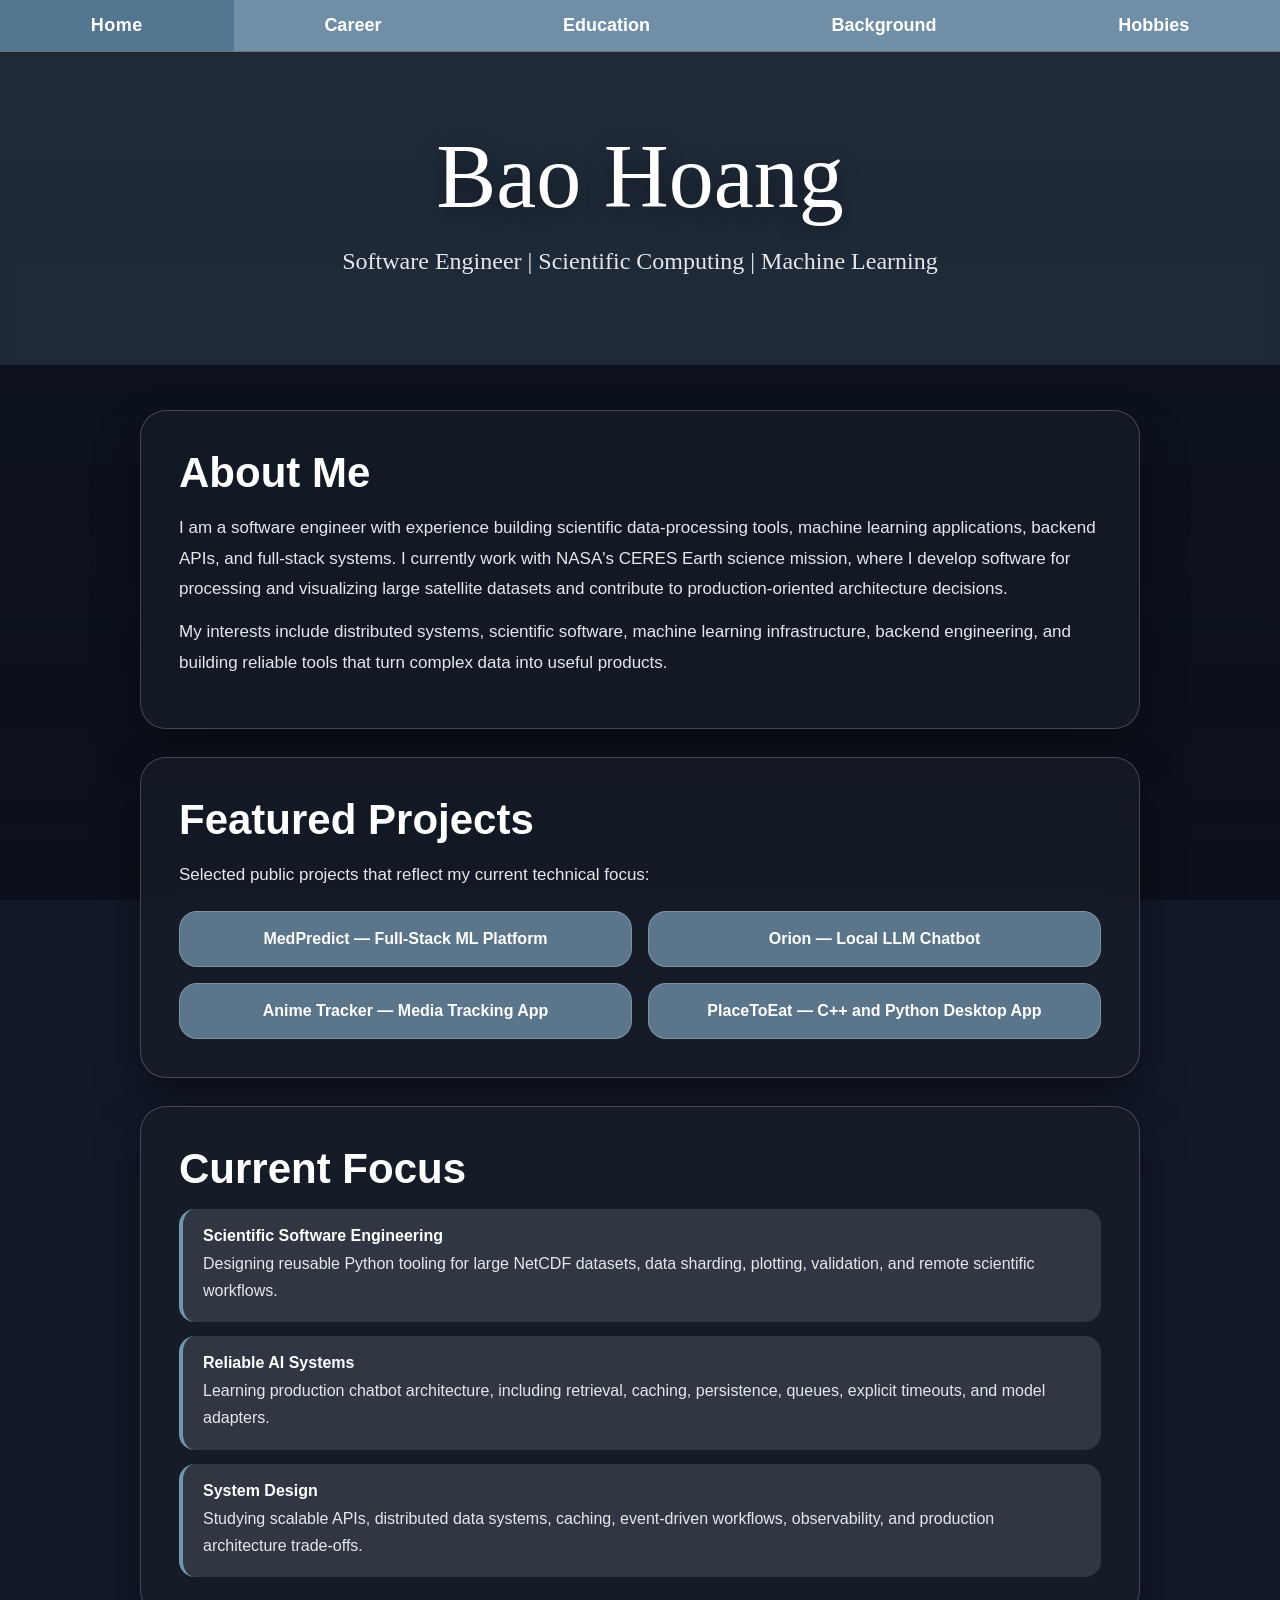
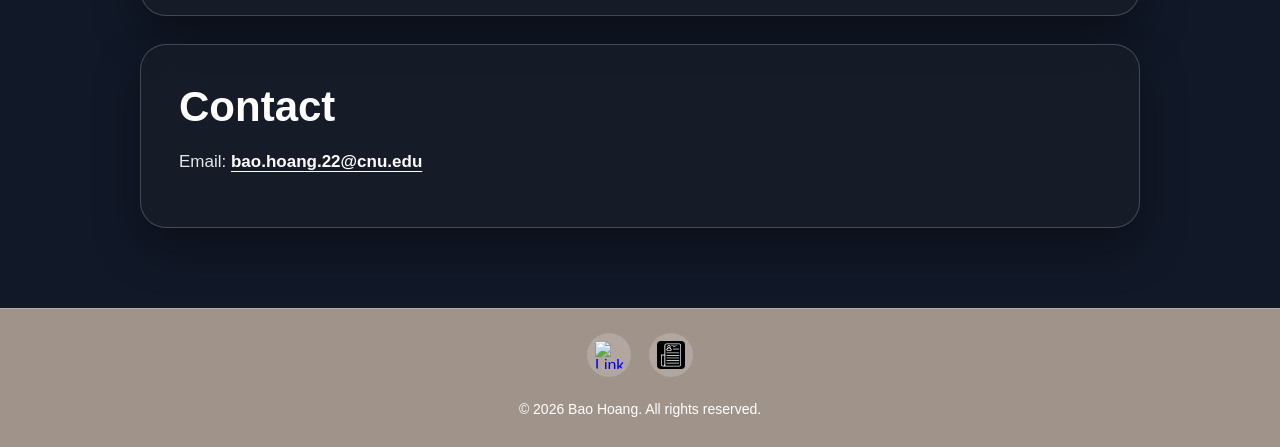
==== index.html @ 28331612 "Refresh portfolio home page for 2026" ====
<!DOCTYPE html>
<html lang="en">
<head>
    <meta charset="UTF-8" />
    <meta name="viewport" content="width=device-width, initial-scale=1.0" />
    <title>Bao Hoang | Software Engineer</title>
    <meta name="description" content="Portfolio of Bao Hoang, a software engineer working across scientific software, machine learning, backend systems, and full-stack applications." />
    <meta name="keywords" content="Bao Hoang, Software Engineer, NASA, Machine Learning, Python, Full Stack, Portfolio" />
    <meta name="author" content="Bao Hoang" />
    <link rel="stylesheet" href="./style.css" />
    <script src="./video.js" defer></script>
</head>
<body>
    <video id="myVideo" autoplay muted playsinline></video>
    <div class="video-overlay"></div>

    <nav>
        <ul class="navbuttons">
            <li><a class="buttons active" href="./index.html">Home</a></li>
            <li><a class="buttons" href="./career.html">Career</a></li>
            <li><a class="buttons" href="./education.html">Education</a></li>
            <li><a class="buttons" href="./background.html">Background</a></li>
            <li><a class="buttons" href="./hobbies.html">Hobbies</a></li>
        </ul>
    </nav>

    <header>
        <h1>Bao Hoang</h1>
        <p>Software Engineer | Scientific Computing | Machine Learning</p>
    </header>

    <main>
        <section class="content-card">
            <h2>About Me</h2>
            <p>
                I am a software engineer with experience building scientific data-processing tools,
                machine learning applications, backend APIs, and full-stack systems. I currently work
                with NASA's CERES Earth science mission, where I develop software for processing and
                visualizing large satellite datasets and contribute to production-oriented architecture decisions.
            </p>
            <p>
                My interests include distributed systems, scientific software, machine learning infrastructure,
                backend engineering, and building reliable tools that turn complex data into useful products.
            </p>
        </section>

        <section class="content-card">
            <h2>Featured Projects</h2>
            <p>Selected public projects that reflect my current technical focus:</p>
            <div class="project-grid">
                <a class="project-button" href="https://github.com/BaoNHoang/MedPredict" target="_blank" rel="noopener noreferrer">
                    MedPredict — Full-Stack ML Platform
                </a>
                <a class="project-button" href="https://github.com/BaoNHoang/Orion" target="_blank" rel="noopener noreferrer">
                    Orion — Local LLM Chatbot
                </a>
                <a class="project-button" href="https://github.com/BaoNHoang/Anime_Track" target="_blank" rel="noopener noreferrer">
                    Anime Tracker — Media Tracking App
                </a>
                <a class="project-button" href="https://github.com/BaoNHoang/PlaceToEat" target="_blank" rel="noopener noreferrer">
                    PlaceToEat — C++ and Python Desktop App
                </a>
            </div>
        </section>

        <section class="content-card">
            <h2>Current Focus</h2>
            <ul class="future-projects">
                <li>
                    <strong>Scientific Software Engineering</strong>
                    <span>Designing reusable Python tooling for large NetCDF datasets, data sharding, plotting, validation, and remote scientific workflows.</span>
                </li>
                <li>
                    <strong>Reliable AI Systems</strong>
                    <span>Learning production chatbot architecture, including retrieval, caching, persistence, queues, explicit timeouts, and model adapters.</span>
                </li>
                <li>
                    <strong>System Design</strong>
                    <span>Studying scalable APIs, distributed data systems, caching, event-driven workflows, observability, and production architecture trade-offs.</span>
                </li>
            </ul>
        </section>

        <section class="content-card">
            <h2>Contact</h2>
            <p>
                Email:
                <a class="email-link" href="mailto:bao.hoang.22@cnu.edu">bao.hoang.22@cnu.edu</a>
            </p>
        </section>
    </main>

    <footer>
        <div class="footer-links">
            <a href="https://www.linkedin.com/in/bao-nguyen-hoang/" target="_blank" rel="noopener noreferrer">
                <img src="./linkedin.jpg" alt="LinkedIn" />
            </a>
            <a href="https://docs.google.com/document/d/1rduyP2BvTEodvhd8mnWoQPnZu_r7Wff6oX1D39iz_TY/edit?usp=sharing" target="_blank" rel="noopener noreferrer">
                <img src="./resume.png" alt="Resume" />
            </a>
        </div>
        <div id="copyright"><p>&copy; 2026 Bao Hoang. All rights reserved.</p></div>
    </footer>
</body>
</html>
---- style.css ----
:root {
    --blue: #7395AE;
    --blue-dark: #557A95;
    --gray: #5d5c61;
    --tan: #b1a296;
    --white: #ffffff;
    --text-light: #e5e7eb;
    --glass-dark: rgba(25, 30, 40, 0.68);
    --glass-light: rgba(255, 255, 255, 0.12);
    --border-light: rgba(255, 255, 255, 0.2);
    --shadow: 0 20px 45px rgba(0, 0, 0, 0.35);
}

* {
    box-sizing: border-box;
    margin: 0;
    padding: 0;
}

html {
    scroll-behavior: smooth;
}

body {
    min-height: 100vh;
    color: var(--white);
    font-family: "Segoe UI", Tahoma, Geneva, Verdana, sans-serif;
    overflow-x: hidden;
    background: #111827;
}

#myVideo {
    position: fixed;
    top: 0;
    left: 0;
    width: 100vw;
    height: 100vh;
    object-fit: cover;
    z-index: -3;
    opacity: 0.9;
}

.video-overlay {
    position: fixed;
    inset: 0;
    background: linear-gradient(
        rgba(10, 15, 25, 0.55),
        rgba(10, 15, 25, 0.78)
    );
    z-index: -2;
    pointer-events: none;
}

nav,
header,
main,
footer {
    position: relative;
    z-index: 1;
}

nav {
    position: sticky;
    top: 0;
    z-index: 10;
    background-color: rgba(93, 92, 97, 0.88);
    backdrop-filter: blur(12px);
    border-bottom: 1px solid var(--border-light);
}

.navbuttons {
    list-style-type: none;
    display: flex;
    justify-content: space-around;
    flex-direction: row;
}

.navbuttons li {
    flex-grow: 1;
}

.buttons {
    text-decoration: none;
    color: var(--white);
    font-weight: bold;
    font-size: 18px;
    font-family: Verdana, Geneva, Tahoma, sans-serif;
    padding: 15px 20px;
    text-align: center;
    display: flex;
    justify-content: center;
    align-items: center;
    background-color: rgba(115, 149, 174, 0.92);
    transition: background-color 0.3s ease, letter-spacing 0.3s ease;
}

.buttons:hover,
.buttons.active {
    background-color: rgba(85, 122, 149, 0.95);
    letter-spacing: 0.5px;
}

header {
    color: var(--white);
    text-align: center;
    padding: 80px 20px 70px;
    background-color: rgba(115, 149, 174, 0.18);
    backdrop-filter: blur(5px);
}

header h1 {
    color: var(--white);
    font-weight: 400;
    font-family: Georgia, "Times New Roman", Times, serif;
    font-size: clamp(48px, 8vw, 90px);
    line-height: 1;
    text-shadow: 0 8px 25px rgba(0, 0, 0, 0.45);
}

header p {
    margin-top: 18px;
    color: var(--text-light);
    font-family: Georgia, "Times New Roman", Times, serif;
    font-size: clamp(18px, 2vw, 24px);
}

main {
    width: min(1000px, 92%);
    margin: 0 auto;
    padding: 45px 0 80px;
    display: grid;
    gap: 28px;
}

.content-card {
    padding: clamp(24px, 4vw, 38px);
    border: 1px solid var(--border-light);
    border-radius: 26px;
    background: var(--glass-dark);
    box-shadow: var(--shadow);
    backdrop-filter: blur(14px);
}

h2 {
    color: var(--white);
    font-weight: 700;
    font-family: Verdana, Geneva, Tahoma, sans-serif;
    font-size: clamp(28px, 4vw, 42px);
    margin-bottom: 16px;
}

h3 {
    color: var(--white);
    font-weight: 700;
    font-family: Verdana, Geneva, Tahoma, sans-serif;
}

p {
    color: var(--text-light);
    line-height: 1.8;
    font-size: 17px;
    margin-bottom: 12px;
}

strong {
    color: var(--white);
}

.project-grid {
    margin-top: 20px;
    display: grid;
    grid-template-columns: repeat(2, minmax(0, 1fr));
    gap: 16px;
}

.project-button {
    text-decoration: none;
    color: var(--white);
    font-weight: bold;
    font-size: 16px;
    font-family: Verdana, Geneva, Tahoma, sans-serif;
    padding: 18px 20px;
    text-align: center;
    border-radius: 18px;
    background-color: rgba(115, 149, 174, 0.75);
    border: 1px solid rgba(255, 255, 255, 0.22);
    transition: transform 0.3s ease, background-color 0.3s ease;
}

.project-button:hover {
    background-color: rgba(85, 122, 149, 0.95);
    transform: translateY(-4px);
}

.info-block {
    margin-top: 22px;
    padding: 20px;
    border-left: 4px solid var(--blue);
    border-radius: 16px;
    background: rgba(255, 255, 255, 0.1);
}

.info-block h3 {
    font-size: 24px;
    margin-bottom: 10px;
}

.info-block p {
    margin: 0;
}

.future-projects {
    list-style: none;
    display: grid;
    gap: 14px;
}

.future-projects li {
    padding: 18px 20px;
    border-left: 4px solid var(--blue);
    border-radius: 16px;
    background: var(--glass-light);
}

.future-projects strong {
    display: block;
    color: var(--white);
    margin-bottom: 5px;
}

.future-projects span {
    color: var(--text-light);
    line-height: 1.7;
}

.course-grid {
    display: grid;
    grid-template-columns: repeat(2, minmax(0, 1fr));
    gap: 14px;
    margin-top: 20px;
}

.course-grid span {
    padding: 16px 18px;
    border-radius: 16px;
    color: var(--white);
    font-weight: 700;
    background: rgba(115, 149, 174, 0.45);
    border: 1px solid rgba(255, 255, 255, 0.18);
}

.roadmap {
    display: flex;
    flex-wrap: wrap;
    gap: 12px;
    margin-top: 22px;
}

.roadmap span {
    padding: 12px 16px;
    border-radius: 999px;
    color: var(--white);
    font-weight: 700;
    background: rgba(115, 149, 174, 0.55);
    border: 1px solid rgba(255, 255, 255, 0.2);
}

.email-link {
    color: var(--white);
    font-weight: bold;
    text-decoration: underline;
    text-underline-offset: 4px;
}

footer {
    background-color: rgba(177, 162, 150, 0.9);
    color: var(--white);
    display: flex;
    flex-direction: column;
    align-items: center;
    justify-content: center;
    text-align: center;
    padding: 24px 15px;
    backdrop-filter: blur(12px);
    border-top: 1px solid var(--border-light);
}

.footer-links {
    display: flex;
    justify-content: center;
    gap: 18px;
    margin-bottom: 12px;
}

.footer-links a {
    width: 44px;
    height: 44px;
    border-radius: 50%;
    display: flex;
    align-items: center;
    justify-content: center;
    background: rgba(255, 255, 255, 0.18);
    transition: transform 0.3s ease, background-color 0.3s ease;
}

.footer-links a:hover {
    transform: translateY(-3px);
    background: rgba(255, 255, 255, 0.3);
}

.footer-links a img {
    width: 28px;
    height: 28px;
    object-fit: contain;
    border-radius: 4px;
}

#copyright {
    margin-top: 8px;
}

#copyright p {
    font-size: 14px;
    color: var(--white);
    margin-bottom: 0;
}

body::-webkit-scrollbar {
    width: 8px;
}

body::-webkit-scrollbar-track {
    background: #30343a;
}

body::-webkit-scrollbar-thumb {
    background-color: var(--blue);
    border-radius: 20px;
}

@media (max-width: 700px) {
    .navbuttons {
        display: grid;
        grid-template-columns: repeat(2, 1fr);
    }

    .navbuttons li:first-child {
        grid-column: span 2;
    }

    .buttons {
        font-size: 15px;
        padding: 13px 10px;
    }

    header {
        padding: 65px 20px 55px;
    }

    .project-grid,
    .course-grid {
        grid-template-columns: 1fr;
    }

    .content-card {
        border-radius: 22px;
    }
}
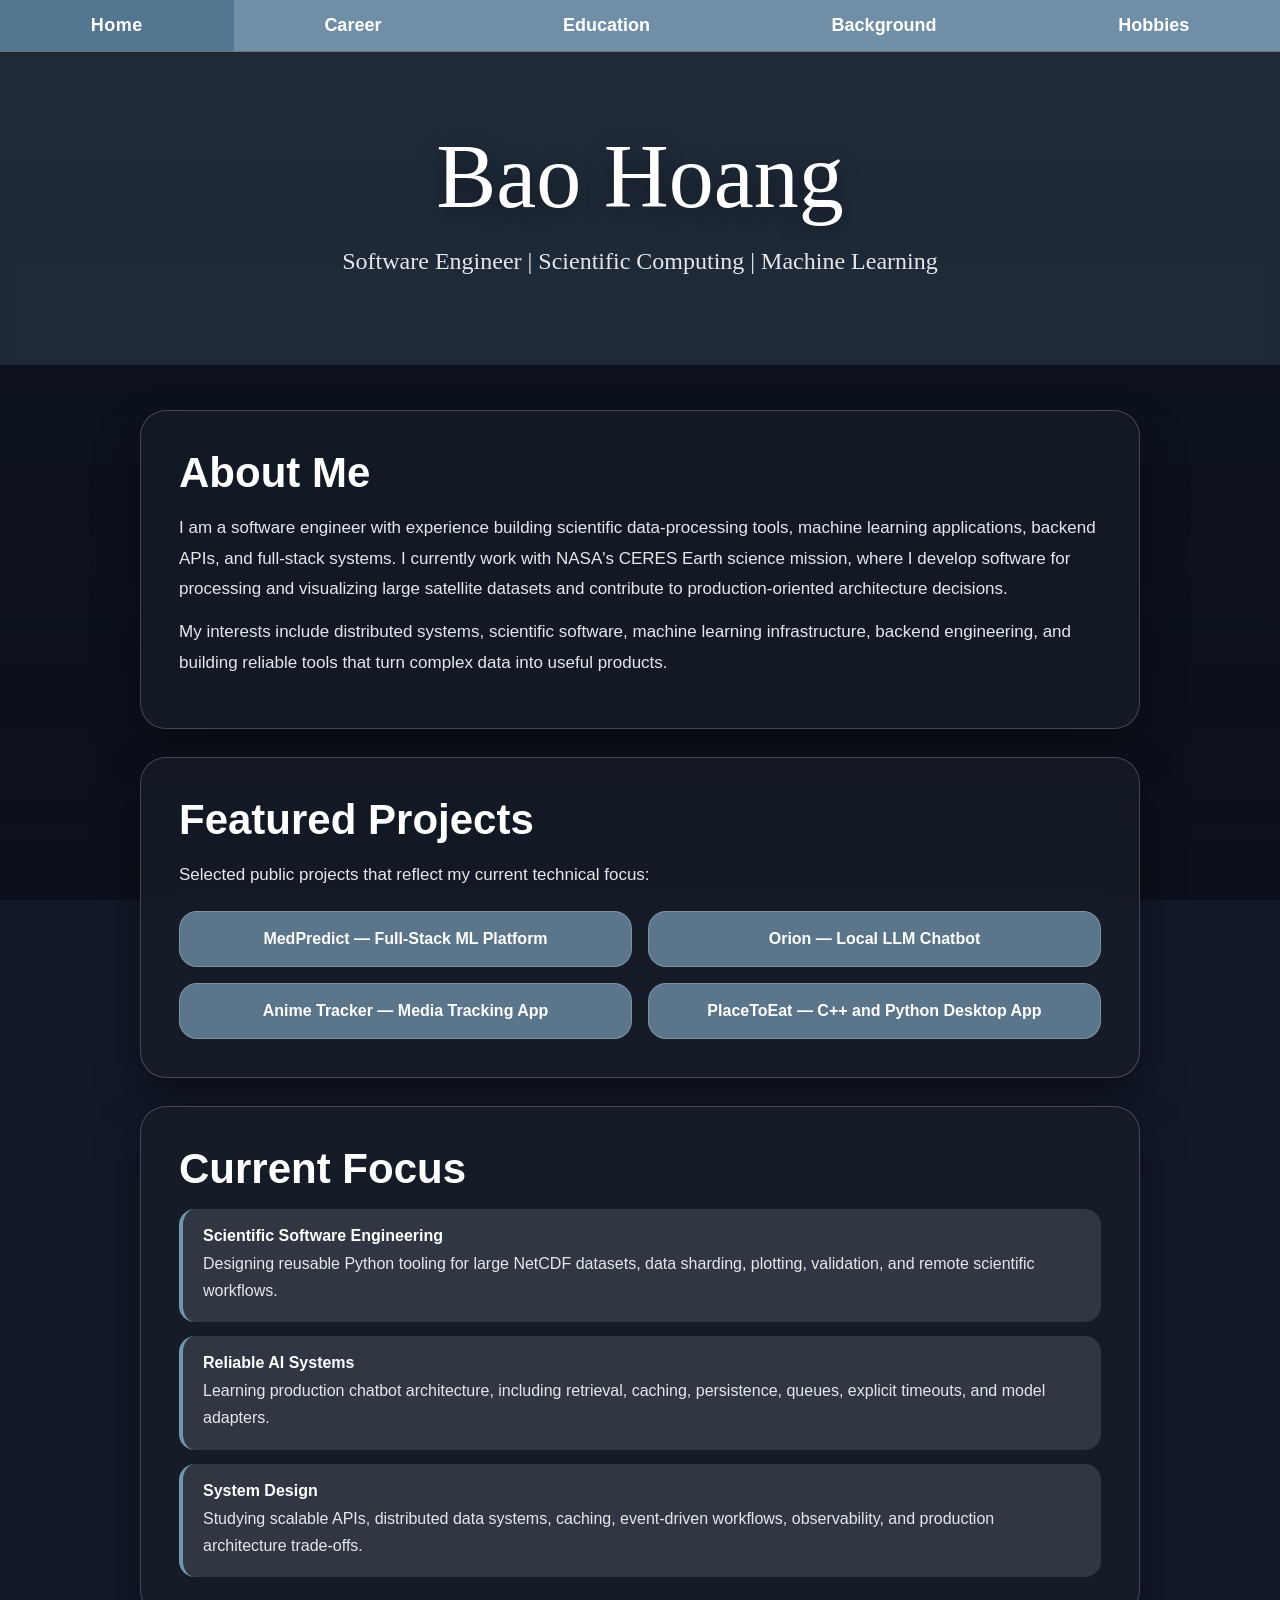
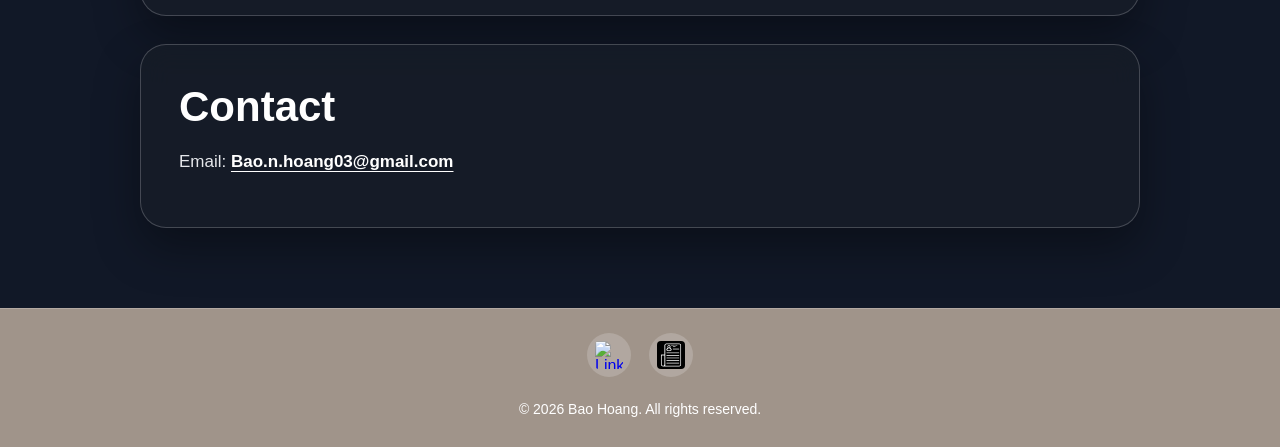
==== commit 8d2a9506: "Update portfolio contact email" ====
--- a/index.html
+++ b/index.html
@@ -85,7 +85,7 @@
             <h2>Contact</h2>
             <p>
                 Email:
-                <a class="email-link" href="mailto:bao.hoang.22@cnu.edu">bao.hoang.22@cnu.edu</a>
+                <a class="email-link" href="mailto:Bao.n.hoang03@gmail.com">Bao.n.hoang03@gmail.com</a>
             </p>
         </section>
     </main>
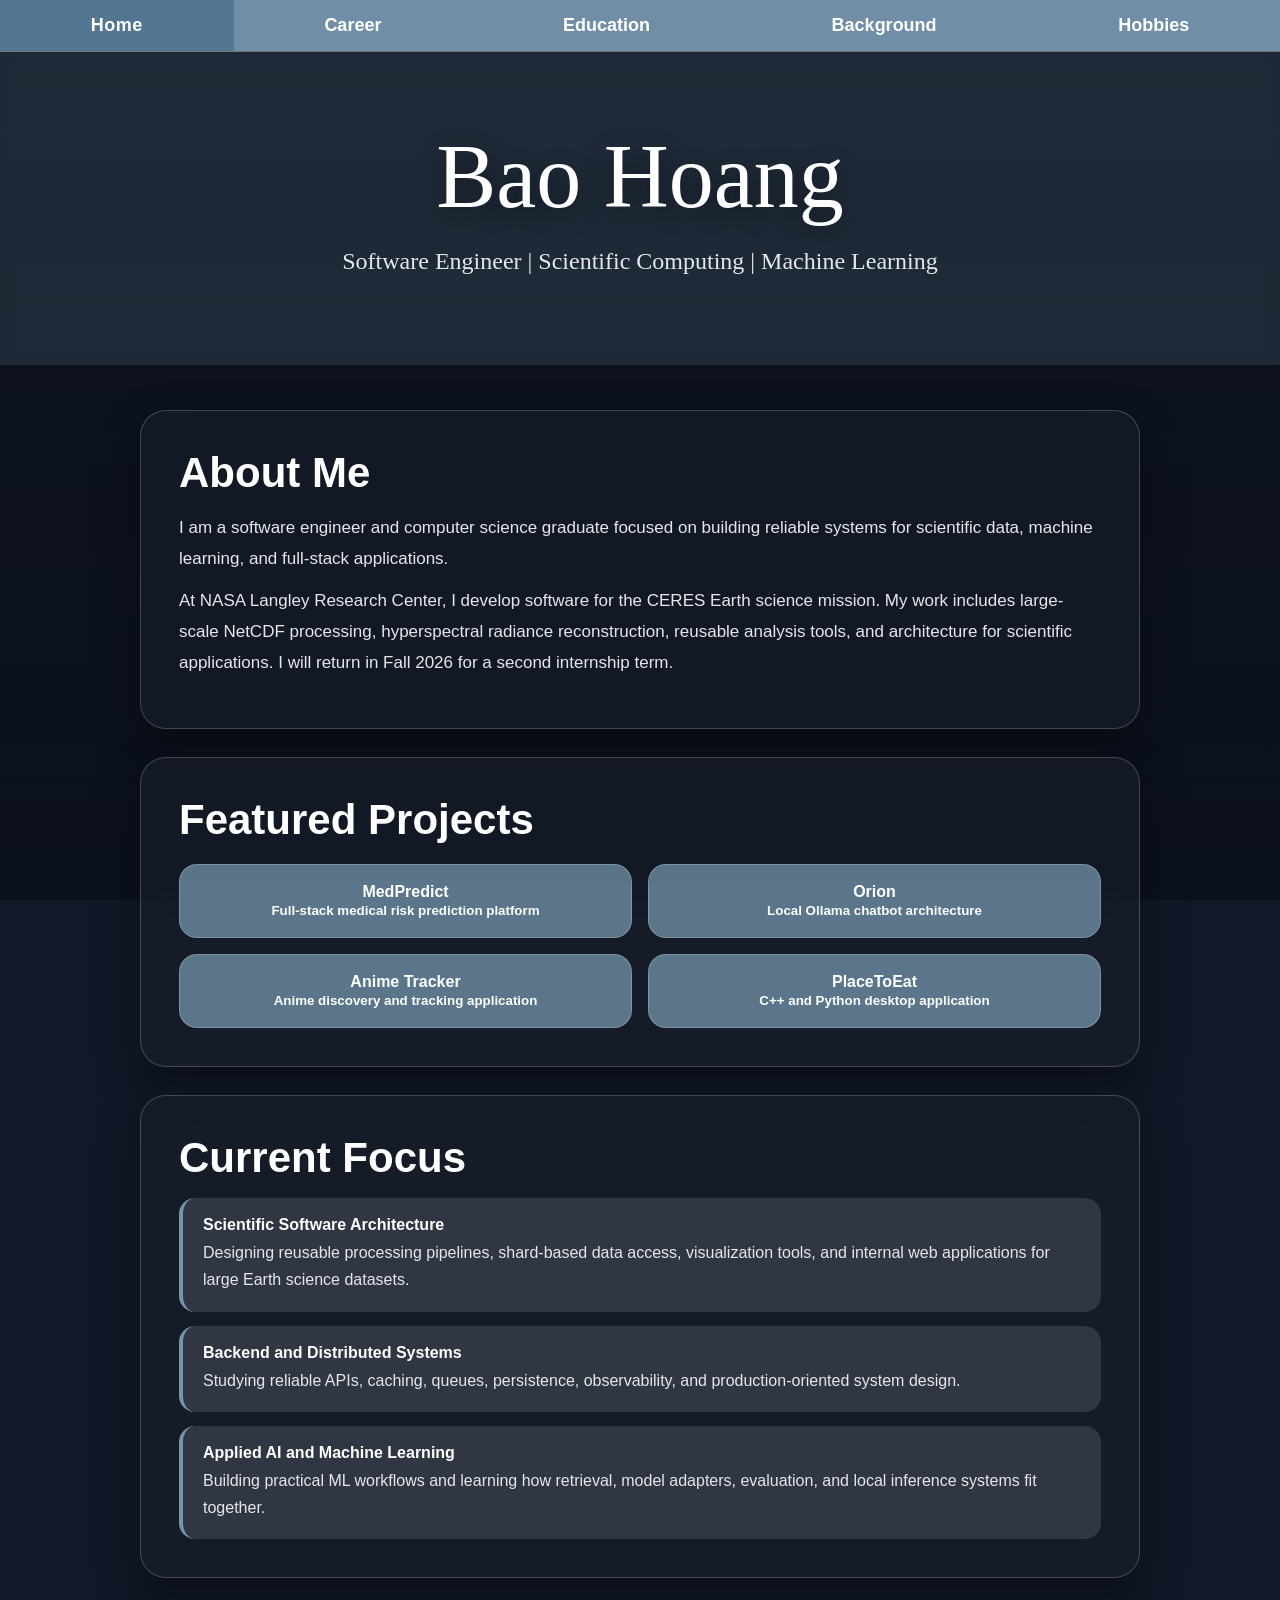
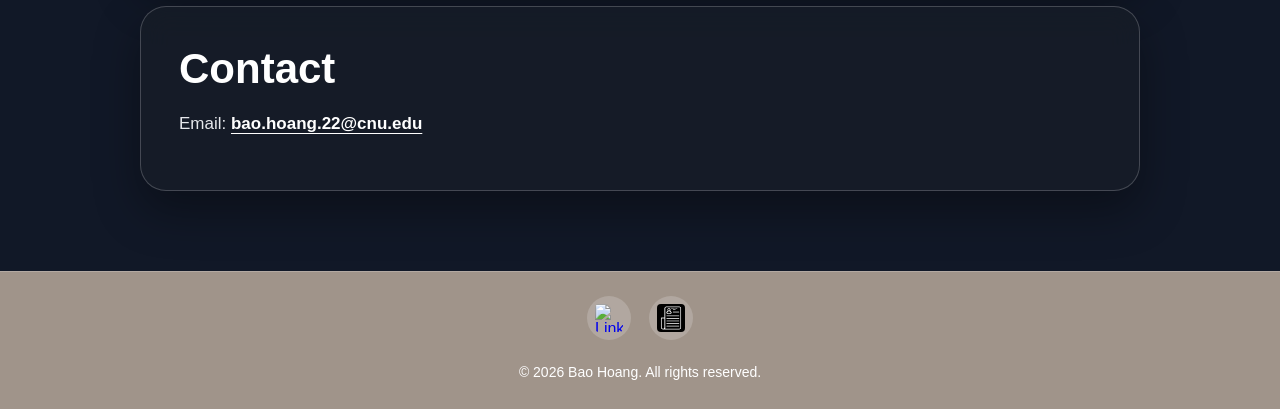
==== commit aee9f7e3: "Refresh homepage for 2026 portfolio" ====
--- a/index.html
+++ b/index.html
@@ -4,8 +4,8 @@
     <meta charset="UTF-8" />
     <meta name="viewport" content="width=device-width, initial-scale=1.0" />
     <title>Bao Hoang | Software Engineer</title>
-    <meta name="description" content="Portfolio of Bao Hoang, a software engineer working across scientific software, machine learning, backend systems, and full-stack applications." />
-    <meta name="keywords" content="Bao Hoang, Software Engineer, NASA, Machine Learning, Python, Full Stack, Portfolio" />
+    <meta name="description" content="Portfolio of Bao Hoang, a software engineer working across scientific computing, machine learning, backend systems, and full-stack applications." />
+    <meta name="keywords" content="Bao Hoang, Software Engineer, NASA, Scientific Computing, Machine Learning, Full Stack" />
     <meta name="author" content="Bao Hoang" />
     <link rel="stylesheet" href="./style.css" />
     <script src="./video.js" defer></script>
@@ -13,7 +13,6 @@
 <body>
     <video id="myVideo" autoplay muted playsinline></video>
     <div class="video-overlay"></div>
-
     <nav>
         <ul class="navbuttons">
             <li><a class="buttons active" href="./index.html">Home</a></li>
@@ -23,81 +22,42 @@
             <li><a class="buttons" href="./hobbies.html">Hobbies</a></li>
         </ul>
     </nav>
-
     <header>
         <h1>Bao Hoang</h1>
         <p>Software Engineer | Scientific Computing | Machine Learning</p>
     </header>
-
     <main>
         <section class="content-card">
             <h2>About Me</h2>
-            <p>
-                I am a software engineer with experience building scientific data-processing tools,
-                machine learning applications, backend APIs, and full-stack systems. I currently work
-                with NASA's CERES Earth science mission, where I develop software for processing and
-                visualizing large satellite datasets and contribute to production-oriented architecture decisions.
-            </p>
-            <p>
-                My interests include distributed systems, scientific software, machine learning infrastructure,
-                backend engineering, and building reliable tools that turn complex data into useful products.
-            </p>
+            <p>I am a software engineer and computer science graduate focused on building reliable systems for scientific data, machine learning, and full-stack applications.</p>
+            <p>At NASA Langley Research Center, I develop software for the CERES Earth science mission. My work includes large-scale NetCDF processing, hyperspectral radiance reconstruction, reusable analysis tools, and architecture for scientific applications. I will return in Fall 2026 for a second internship term.</p>
         </section>
-
         <section class="content-card">
             <h2>Featured Projects</h2>
-            <p>Selected public projects that reflect my current technical focus:</p>
             <div class="project-grid">
-                <a class="project-button" href="https://github.com/BaoNHoang/MedPredict" target="_blank" rel="noopener noreferrer">
-                    MedPredict — Full-Stack ML Platform
-                </a>
-                <a class="project-button" href="https://github.com/BaoNHoang/Orion" target="_blank" rel="noopener noreferrer">
-                    Orion — Local LLM Chatbot
-                </a>
-                <a class="project-button" href="https://github.com/BaoNHoang/Anime_Track" target="_blank" rel="noopener noreferrer">
-                    Anime Tracker — Media Tracking App
-                </a>
-                <a class="project-button" href="https://github.com/BaoNHoang/PlaceToEat" target="_blank" rel="noopener noreferrer">
-                    PlaceToEat — C++ and Python Desktop App
-                </a>
+                <a class="project-button" href="https://github.com/BaoNHoang/MedPredict" target="_blank" rel="noopener noreferrer">MedPredict<br><small>Full-stack medical risk prediction platform</small></a>
+                <a class="project-button" href="https://github.com/BaoNHoang/Orion" target="_blank" rel="noopener noreferrer">Orion<br><small>Local Ollama chatbot architecture</small></a>
+                <a class="project-button" href="https://github.com/BaoNHoang/Anime_Track" target="_blank" rel="noopener noreferrer">Anime Tracker<br><small>Anime discovery and tracking application</small></a>
+                <a class="project-button" href="https://github.com/BaoNHoang/PlaceToEat" target="_blank" rel="noopener noreferrer">PlaceToEat<br><small>C++ and Python desktop application</small></a>
             </div>
         </section>
-
         <section class="content-card">
             <h2>Current Focus</h2>
             <ul class="future-projects">
-                <li>
-                    <strong>Scientific Software Engineering</strong>
-                    <span>Designing reusable Python tooling for large NetCDF datasets, data sharding, plotting, validation, and remote scientific workflows.</span>
-                </li>
-                <li>
-                    <strong>Reliable AI Systems</strong>
-                    <span>Learning production chatbot architecture, including retrieval, caching, persistence, queues, explicit timeouts, and model adapters.</span>
-                </li>
-                <li>
-                    <strong>System Design</strong>
-                    <span>Studying scalable APIs, distributed data systems, caching, event-driven workflows, observability, and production architecture trade-offs.</span>
-                </li>
+                <li><strong>Scientific Software Architecture</strong><span>Designing reusable processing pipelines, shard-based data access, visualization tools, and internal web applications for large Earth science datasets.</span></li>
+                <li><strong>Backend and Distributed Systems</strong><span>Studying reliable APIs, caching, queues, persistence, observability, and production-oriented system design.</span></li>
+                <li><strong>Applied AI and Machine Learning</strong><span>Building practical ML workflows and learning how retrieval, model adapters, evaluation, and local inference systems fit together.</span></li>
             </ul>
         </section>
-
         <section class="content-card">
             <h2>Contact</h2>
-            <p>
-                Email:
-                <a class="email-link" href="mailto:Bao.n.hoang03@gmail.com">Bao.n.hoang03@gmail.com</a>
-            </p>
+            <p>Email: <a class="email-link" href="mailto:bao.hoang.22@cnu.edu">bao.hoang.22@cnu.edu</a></p>
         </section>
     </main>
-
     <footer>
         <div class="footer-links">
-            <a href="https://www.linkedin.com/in/bao-nguyen-hoang/" target="_blank" rel="noopener noreferrer">
-                <img src="./linkedin.jpg" alt="LinkedIn" />
-            </a>
-            <a href="https://docs.google.com/document/d/1rduyP2BvTEodvhd8mnWoQPnZu_r7Wff6oX1D39iz_TY/edit?usp=sharing" target="_blank" rel="noopener noreferrer">
-                <img src="./resume.png" alt="Resume" />
-            </a>
+            <a href="https://www.linkedin.com/in/bao-nguyen-hoang/" target="_blank" rel="noopener noreferrer"><img src="./linkedin.jpg" alt="LinkedIn" /></a>
+            <a href="https://docs.google.com/document/d/1rduyP2BvTEodvhd8mnWoQPnZu_r7Wff6oX1D39iz_TY/edit?usp=sharing" target="_blank" rel="noopener noreferrer"><img src="./resume.png" alt="Resume" /></a>
         </div>
         <div id="copyright"><p>&copy; 2026 Bao Hoang. All rights reserved.</p></div>
     </footer>
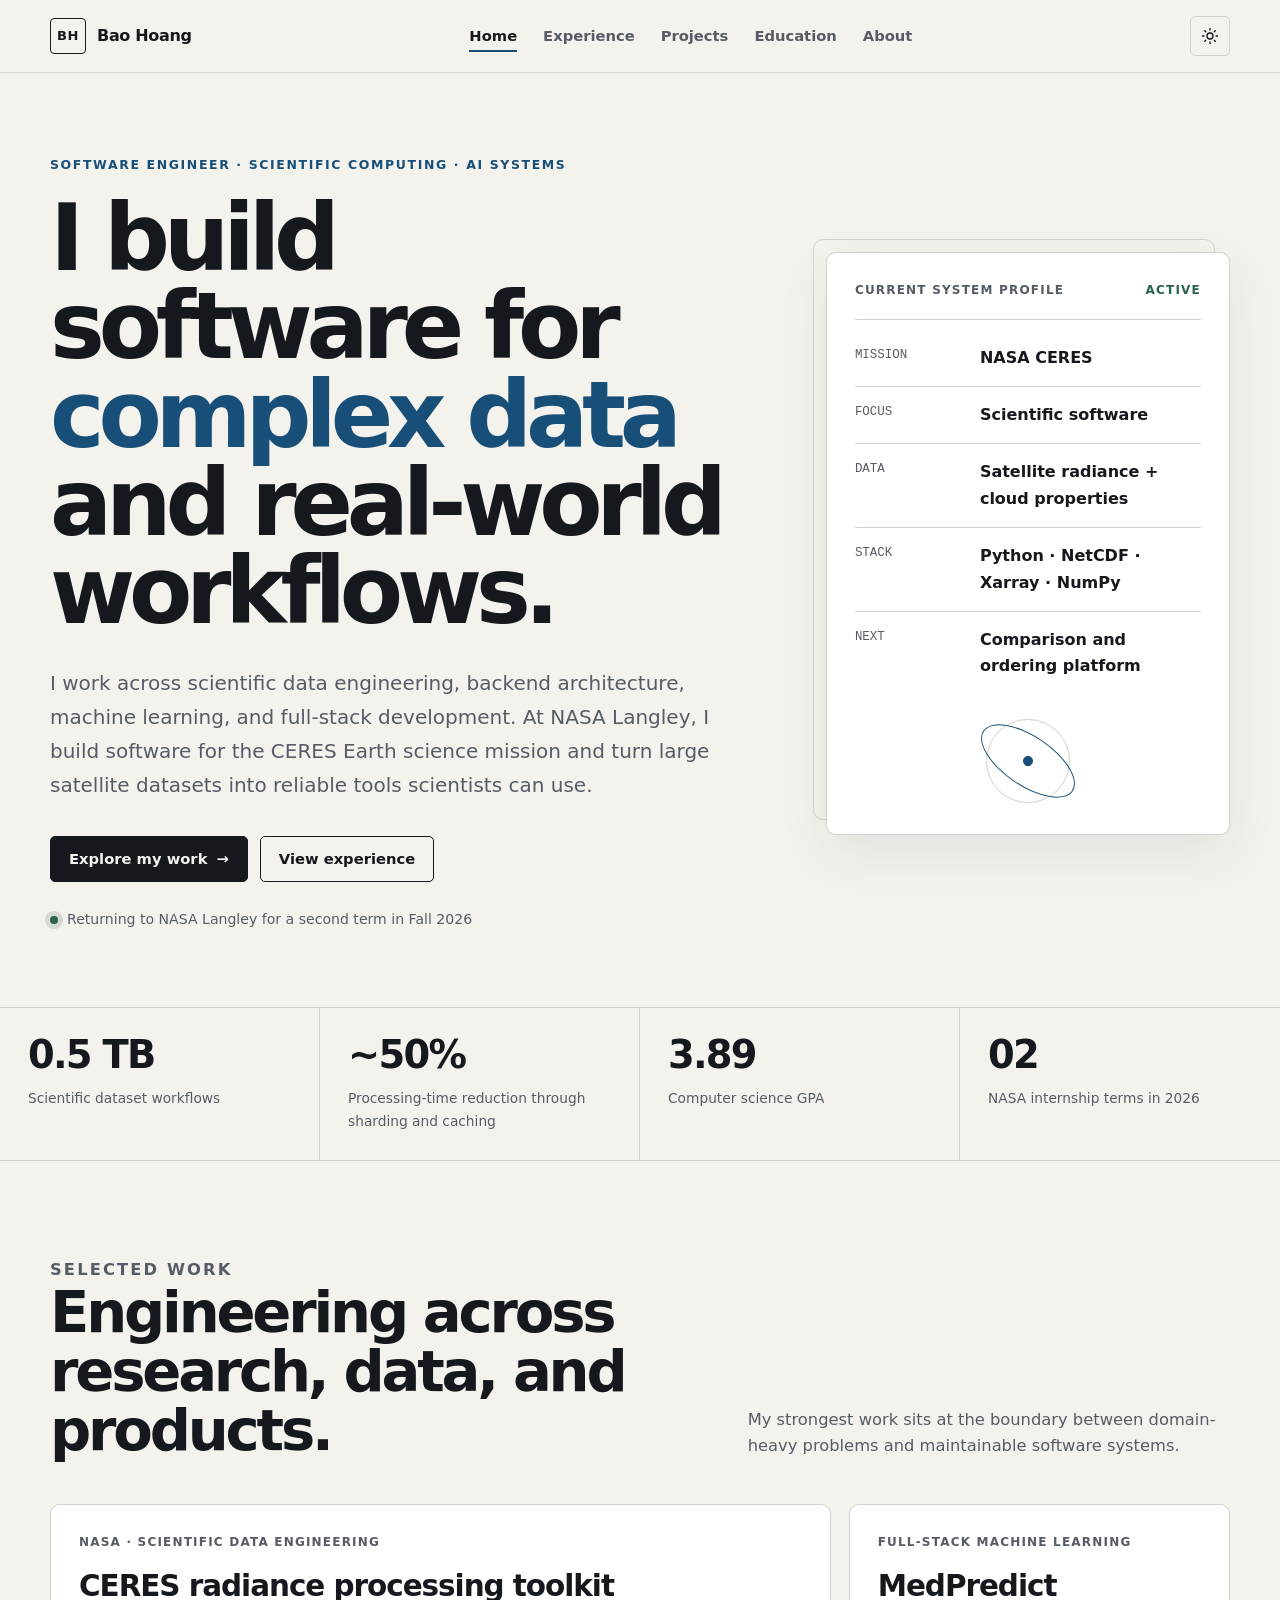
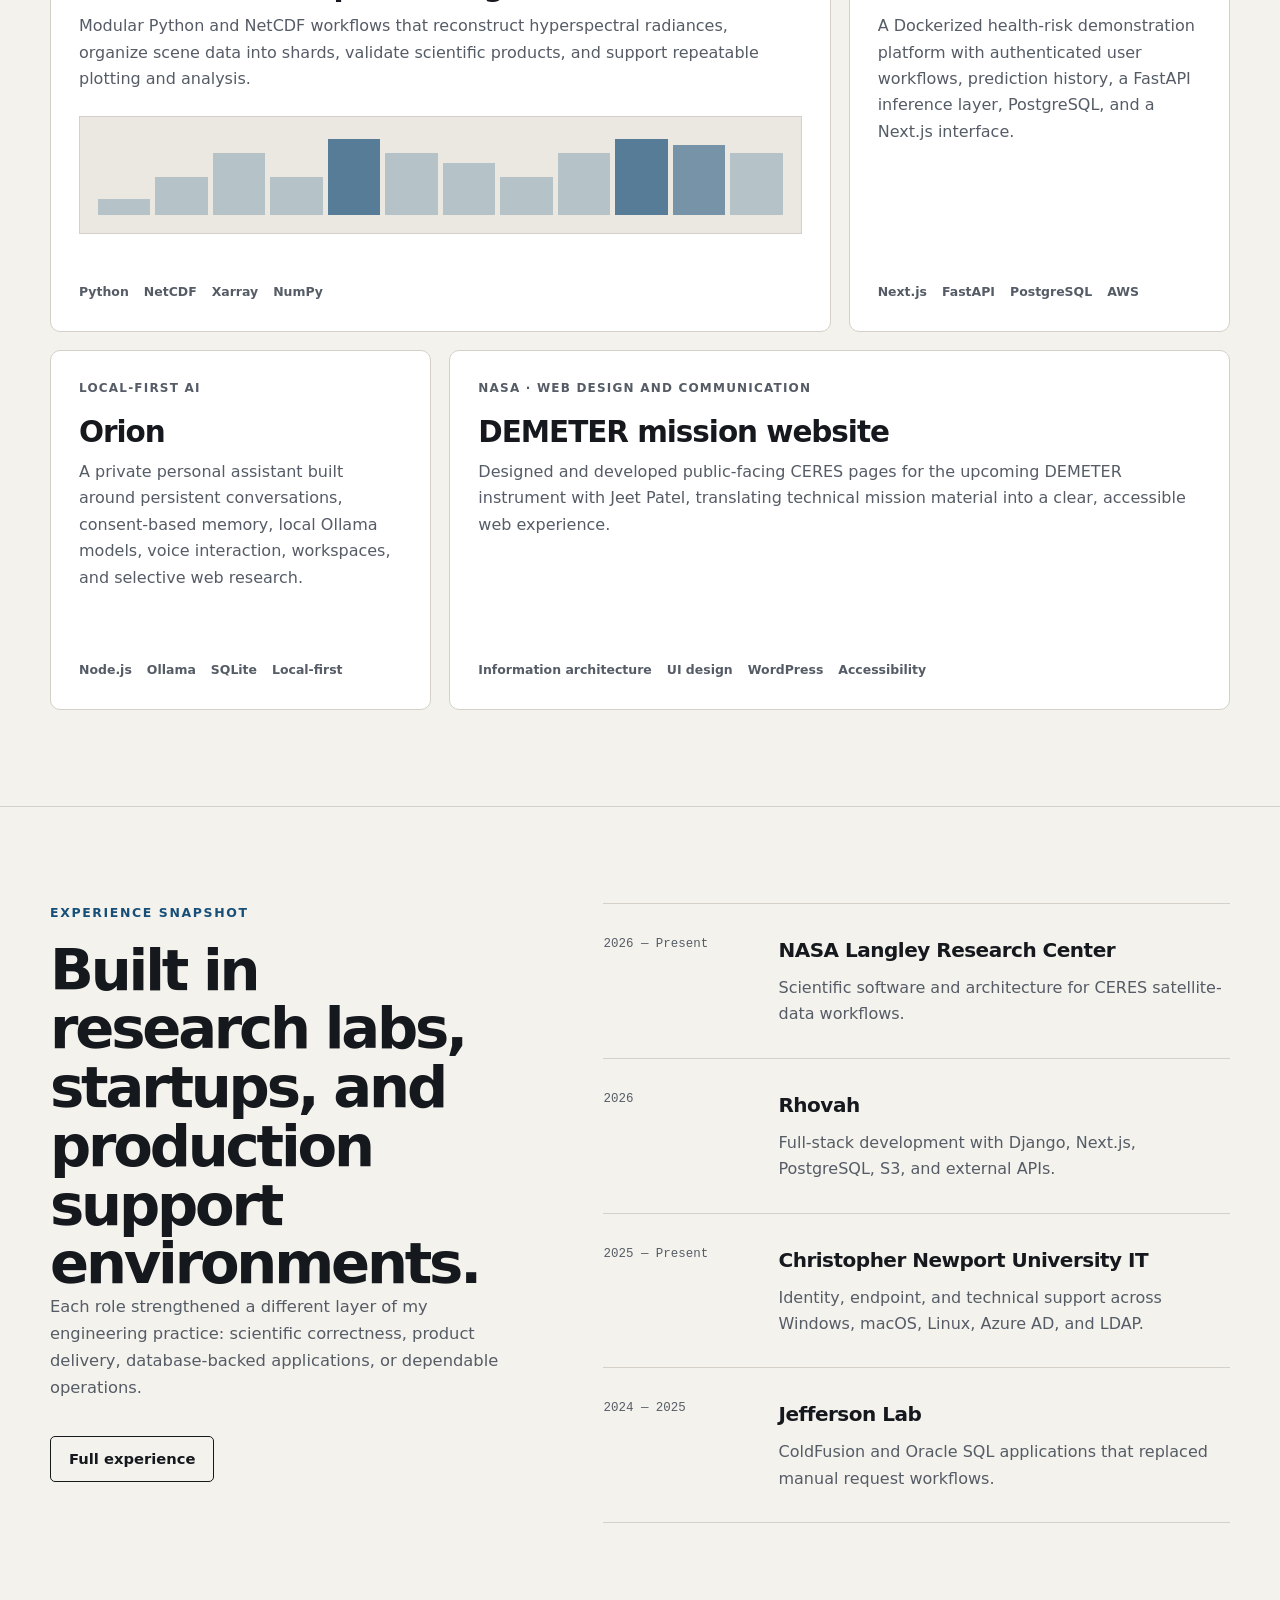
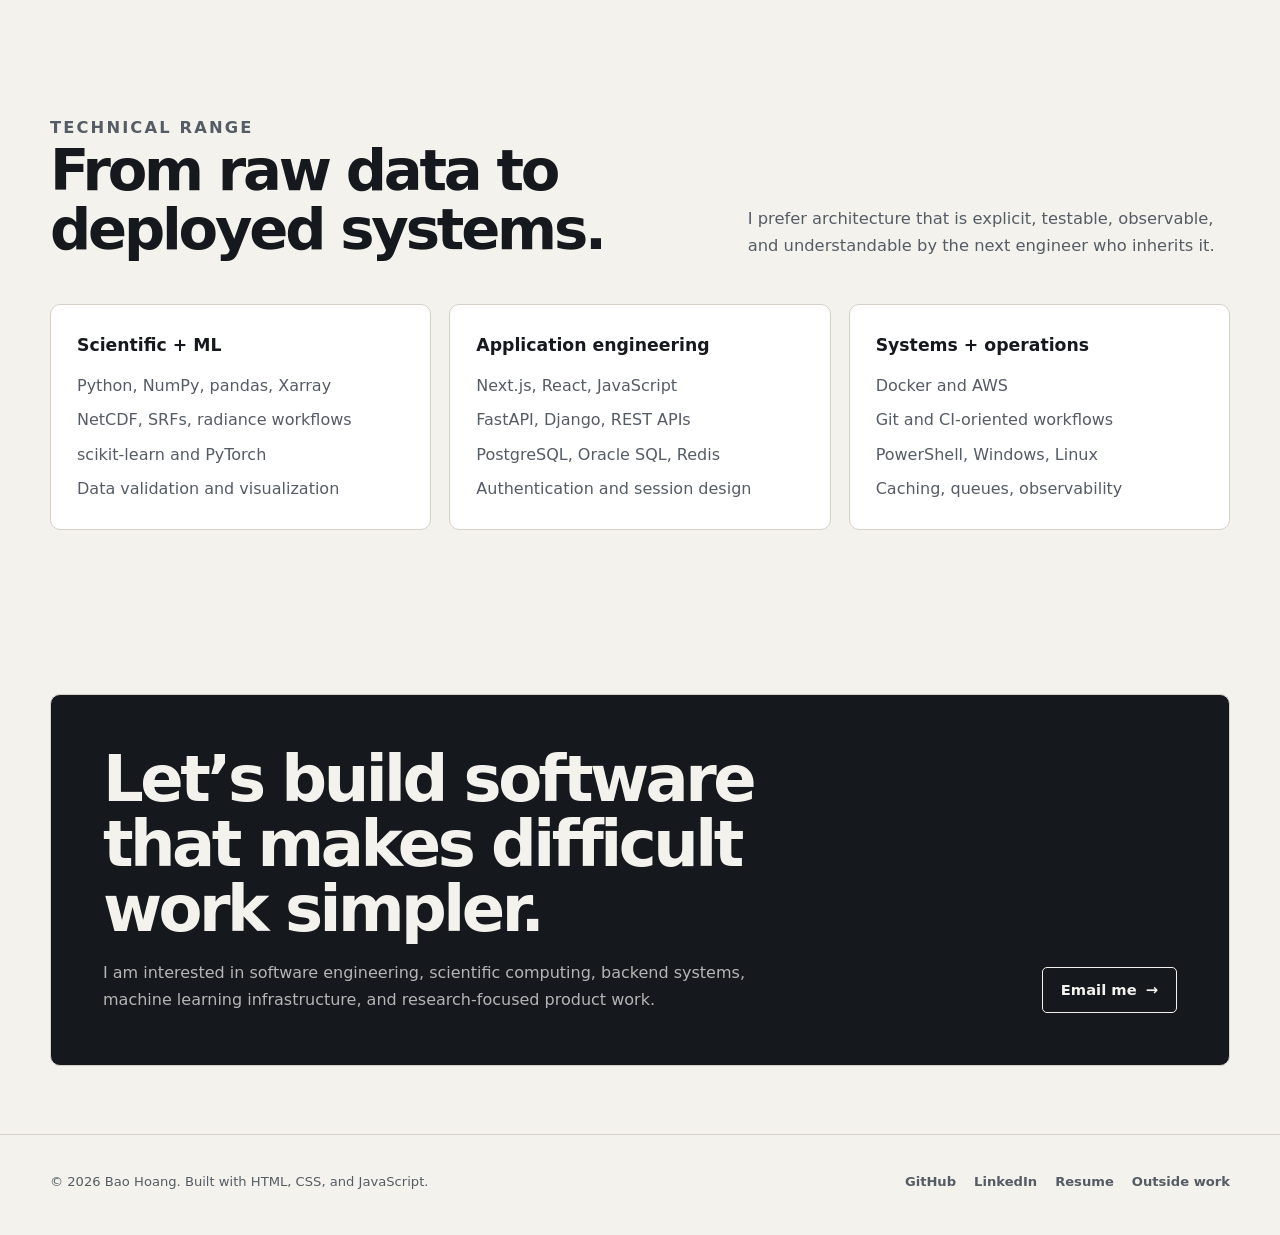
==== commit e0a82b2d: "Rebuild homepage around engineering impact and selected work" ====
--- a/index.html
+++ b/index.html
@@ -4,62 +4,236 @@
     <meta charset="UTF-8" />
     <meta name="viewport" content="width=device-width, initial-scale=1.0" />
     <title>Bao Hoang | Software Engineer</title>
-    <meta name="description" content="Portfolio of Bao Hoang, a software engineer working across scientific computing, machine learning, backend systems, and full-stack applications." />
-    <meta name="keywords" content="Bao Hoang, Software Engineer, NASA, Scientific Computing, Machine Learning, Full Stack" />
+    <meta name="description" content="Bao Hoang is a software engineer building scientific data systems, machine learning applications, and full-stack products, with current work supporting NASA's CERES mission." />
     <meta name="author" content="Bao Hoang" />
+    <meta name="theme-color" content="#f4f2ed" />
+    <meta property="og:title" content="Bao Hoang | Software Engineer" />
+    <meta property="og:description" content="Scientific software, machine learning, backend systems, and full-stack engineering." />
+    <meta property="og:type" content="website" />
+    <meta property="og:url" content="https://baonhoang.github.io/" />
+    <script>
+        (() => {
+            const saved = localStorage.getItem("portfolio-theme");
+            const dark = window.matchMedia("(prefers-color-scheme: dark)").matches;
+            document.documentElement.dataset.theme = saved || (dark ? "dark" : "light");
+        })();
+    </script>
     <link rel="stylesheet" href="./style.css" />
-    <script src="./video.js" defer></script>
+    <script src="./script.js" defer></script>
+    <script type="application/ld+json">
+        {
+            "@context": "https://schema.org",
+            "@type": "Person",
+            "name": "Bao Hoang",
+            "url": "https://baonhoang.github.io/",
+            "jobTitle": "Software Engineer",
+            "email": "mailto:Bao.n.hoang03@gmail.com",
+            "sameAs": [
+                "https://github.com/BaoNHoang",
+                "https://www.linkedin.com/in/bao-nguyen-hoang/"
+            ],
+            "alumniOf": {
+                "@type": "CollegeOrUniversity",
+                "name": "Christopher Newport University"
+            }
+        }
+    </script>
 </head>
 <body>
-    <video id="myVideo" autoplay muted playsinline></video>
-    <div class="video-overlay"></div>
-    <nav>
-        <ul class="navbuttons">
-            <li><a class="buttons active" href="./index.html">Home</a></li>
-            <li><a class="buttons" href="./career.html">Career</a></li>
-            <li><a class="buttons" href="./education.html">Education</a></li>
-            <li><a class="buttons" href="./background.html">Background</a></li>
-            <li><a class="buttons" href="./hobbies.html">Hobbies</a></li>
+    <a class="skip-link" href="#main-content">Skip to content</a>
+
+    <header class="site-header">
+        <div class="container nav-shell">
+            <a class="brand" href="./index.html" aria-label="Bao Hoang home">
+                <span class="brand-mark" aria-hidden="true">BH</span>
+                <span class="brand-name">Bao Hoang</span>
+            </a>
+
+            <nav aria-label="Primary navigation">
+                <ul class="nav-links">
+                    <li><a class="nav-link" data-nav-link href="./index.html">Home</a></li>
+                    <li><a class="nav-link" data-nav-link href="./career.html">Experience</a></li>
+                    <li><a class="nav-link" data-nav-link href="./projects.html">Projects</a></li>
+                    <li><a class="nav-link" data-nav-link href="./education.html">Education</a></li>
+                    <li><a class="nav-link" data-nav-link href="./background.html">About</a></li>
+                </ul>
+            </nav>
+
+            <div class="nav-actions">
+                <button class="icon-button" type="button" data-theme-toggle aria-label="Use dark theme" aria-pressed="false">
+                    <svg class="theme-icon theme-icon-sun" viewBox="0 0 24 24" aria-hidden="true">
+                        <circle cx="12" cy="12" r="4" fill="none" stroke="currentColor" stroke-width="1.8" />
+                        <path d="M12 2v2M12 20v2M4.93 4.93l1.42 1.42M17.66 17.66l1.41 1.41M2 12h2M20 12h2M4.93 19.07l1.42-1.41M17.66 6.34l1.41-1.41" fill="none" stroke="currentColor" stroke-width="1.8" stroke-linecap="round" />
+                    </svg>
+                    <svg class="theme-icon theme-icon-moon" viewBox="0 0 24 24" aria-hidden="true">
+                        <path d="M20 15.2A8.4 8.4 0 0 1 8.8 4 8.5 8.5 0 1 0 20 15.2Z" fill="none" stroke="currentColor" stroke-width="1.8" stroke-linejoin="round" />
+                    </svg>
+                </button>
+                <button class="menu-toggle" type="button" data-menu-toggle aria-label="Open menu" aria-controls="mobile-menu" aria-expanded="false"><span></span></button>
+            </div>
+        </div>
+    </header>
+
+    <nav class="mobile-panel" id="mobile-menu" data-mobile-panel aria-label="Mobile navigation">
+        <ul class="mobile-links">
+            <li><a data-nav-link href="./index.html">Home <span aria-hidden="true">01</span></a></li>
+            <li><a data-nav-link href="./career.html">Experience <span aria-hidden="true">02</span></a></li>
+            <li><a data-nav-link href="./projects.html">Projects <span aria-hidden="true">03</span></a></li>
+            <li><a data-nav-link href="./education.html">Education <span aria-hidden="true">04</span></a></li>
+            <li><a data-nav-link href="./background.html">About <span aria-hidden="true">05</span></a></li>
         </ul>
     </nav>
-    <header>
-        <h1>Bao Hoang</h1>
-        <p>Software Engineer | Scientific Computing | Machine Learning</p>
-    </header>
-    <main>
-        <section class="content-card">
-            <h2>About Me</h2>
-            <p>I am a software engineer and computer science graduate focused on building reliable systems for scientific data, machine learning, and full-stack applications.</p>
-            <p>At NASA Langley Research Center, I develop software for the CERES Earth science mission. My work includes large-scale NetCDF processing, hyperspectral radiance reconstruction, reusable analysis tools, and architecture for scientific applications. I will return in Fall 2026 for a second internship term.</p>
-        </section>
-        <section class="content-card">
-            <h2>Featured Projects</h2>
-            <div class="project-grid">
-                <a class="project-button" href="https://github.com/BaoNHoang/MedPredict" target="_blank" rel="noopener noreferrer">MedPredict<br><small>Full-stack medical risk prediction platform</small></a>
-                <a class="project-button" href="https://github.com/BaoNHoang/Orion" target="_blank" rel="noopener noreferrer">Orion<br><small>Local Ollama chatbot architecture</small></a>
-                <a class="project-button" href="https://github.com/BaoNHoang/Anime_Track" target="_blank" rel="noopener noreferrer">Anime Tracker<br><small>Anime discovery and tracking application</small></a>
-                <a class="project-button" href="https://github.com/BaoNHoang/PlaceToEat" target="_blank" rel="noopener noreferrer">PlaceToEat<br><small>C++ and Python desktop application</small></a>
-            </div>
-        </section>
-        <section class="content-card">
-            <h2>Current Focus</h2>
-            <ul class="future-projects">
-                <li><strong>Scientific Software Architecture</strong><span>Designing reusable processing pipelines, shard-based data access, visualization tools, and internal web applications for large Earth science datasets.</span></li>
-                <li><strong>Backend and Distributed Systems</strong><span>Studying reliable APIs, caching, queues, persistence, observability, and production-oriented system design.</span></li>
-                <li><strong>Applied AI and Machine Learning</strong><span>Building practical ML workflows and learning how retrieval, model adapters, evaluation, and local inference systems fit together.</span></li>
-            </ul>
-        </section>
-        <section class="content-card">
-            <h2>Contact</h2>
-            <p>Email: <a class="email-link" href="mailto:bao.hoang.22@cnu.edu">bao.hoang.22@cnu.edu</a></p>
+
+    <main id="main-content">
+        <section class="container hero">
+            <div class="hero-copy" data-reveal>
+                <p class="eyebrow">Software engineer · Scientific computing · AI systems</p>
+                <h1>I build software for <span>complex data</span> and real-world workflows.</h1>
+                <p class="hero-lede">
+                    I work across scientific data engineering, backend architecture, machine learning, and full-stack development. At NASA Langley, I build software for the CERES Earth science mission and turn large satellite datasets into reliable tools scientists can use.
+                </p>
+                <div class="hero-actions">
+                    <a class="button button-primary" href="./projects.html">Explore my work <span class="button-arrow" aria-hidden="true">→</span></a>
+                    <a class="button" href="./career.html">View experience</a>
+                </div>
+                <p class="availability"><span class="status-dot" aria-hidden="true"></span>Returning to NASA Langley for a second term in Fall 2026</p>
+            </div>
+
+            <aside class="hero-panel" data-reveal aria-label="Current engineering profile">
+                <div class="panel-label">
+                    <span>Current system profile</span>
+                    <span class="panel-status">Active</span>
+                </div>
+                <div class="system-list">
+                    <div class="system-row"><span class="system-key">MISSION</span><span class="system-value">NASA CERES</span></div>
+                    <div class="system-row"><span class="system-key">FOCUS</span><span class="system-value">Scientific software</span></div>
+                    <div class="system-row"><span class="system-key">DATA</span><span class="system-value">Satellite radiance + cloud properties</span></div>
+                    <div class="system-row"><span class="system-key">STACK</span><span class="system-value">Python · NetCDF · Xarray · NumPy</span></div>
+                    <div class="system-row"><span class="system-key">NEXT</span><span class="system-value">Comparison and ordering platform</span></div>
+                </div>
+                <div class="orbit-mark" aria-hidden="true"></div>
+            </aside>
+        </section>
+
+        <section class="signal-strip" aria-label="Selected results">
+            <div class="signal-item"><p class="signal-value">0.5 TB</p><p class="signal-label">Scientific dataset workflows</p></div>
+            <div class="signal-item"><p class="signal-value">~50%</p><p class="signal-label">Processing-time reduction through sharding and caching</p></div>
+            <div class="signal-item"><p class="signal-value">3.89</p><p class="signal-label">Computer science GPA</p></div>
+            <div class="signal-item"><p class="signal-value">02</p><p class="signal-label">NASA internship terms in 2026</p></div>
+        </section>
+
+        <section class="section">
+            <div class="container">
+                <div class="section-heading" data-reveal>
+                    <div>
+                        <p class="eyebrow">Selected work</p>
+                        <h2>Engineering across research, data, and products.</h2>
+                    </div>
+                    <p>My strongest work sits at the boundary between domain-heavy problems and maintainable software systems.</p>
+                </div>
+
+                <div class="work-grid">
+                    <a class="work-card work-card-featured" href="./projects.html#ceres-toolkit" data-reveal>
+                        <p class="card-kicker">NASA · Scientific data engineering</p>
+                        <h3>CERES radiance processing toolkit</h3>
+                        <p>Modular Python and NetCDF workflows that reconstruct hyperspectral radiances, organize scene data into shards, validate scientific products, and support repeatable plotting and analysis.</p>
+                        <div class="data-visual" aria-hidden="true">
+                            <span></span><span></span><span></span><span></span><span></span><span></span><span></span><span></span><span></span><span></span><span></span><span></span>
+                        </div>
+                        <div class="card-meta"><span>Python</span><span>NetCDF</span><span>Xarray</span><span>NumPy</span></div>
+                    </a>
+
+                    <a class="work-card" href="https://github.com/BaoNHoang/MedPredict" target="_blank" rel="noopener noreferrer" data-reveal>
+                        <p class="card-kicker">Full-stack machine learning</p>
+                        <h3>MedPredict</h3>
+                        <p>A Dockerized health-risk demonstration platform with authenticated user workflows, prediction history, a FastAPI inference layer, PostgreSQL, and a Next.js interface.</p>
+                        <div class="card-meta"><span>Next.js</span><span>FastAPI</span><span>PostgreSQL</span><span>AWS</span></div>
+                    </a>
+
+                    <a class="work-card" href="https://github.com/BaoNHoang/Orion" target="_blank" rel="noopener noreferrer" data-reveal>
+                        <p class="card-kicker">Local-first AI</p>
+                        <h3>Orion</h3>
+                        <p>A private personal assistant built around persistent conversations, consent-based memory, local Ollama models, voice interaction, workspaces, and selective web research.</p>
+                        <div class="card-meta"><span>Node.js</span><span>Ollama</span><span>SQLite</span><span>Local-first</span></div>
+                    </a>
+
+                    <a class="work-card work-card-featured" href="https://ceres.larc.nasa.gov/instruments/demeter/" target="_blank" rel="noopener noreferrer" data-reveal>
+                        <p class="card-kicker">NASA · Web design and communication</p>
+                        <h3>DEMETER mission website</h3>
+                        <p>Designed and developed public-facing CERES pages for the upcoming DEMETER instrument with Jeet Patel, translating technical mission material into a clear, accessible web experience.</p>
+                        <div class="card-meta"><span>Information architecture</span><span>UI design</span><span>WordPress</span><span>Accessibility</span></div>
+                    </a>
+                </div>
+            </div>
+        </section>
+
+        <section class="section section-rule">
+            <div class="container split">
+                <div class="sticky-copy" data-reveal>
+                    <p class="eyebrow">Experience snapshot</p>
+                    <h2 class="content-title">Built in research labs, startups, and production support environments.</h2>
+                    <p class="content-intro">Each role strengthened a different layer of my engineering practice: scientific correctness, product delivery, database-backed applications, or dependable operations.</p>
+                    <div class="hero-actions"><a class="button" href="./career.html">Full experience</a></div>
+                </div>
+
+                <div class="timeline" data-reveal>
+                    <article class="timeline-item">
+                        <p class="timeline-date">2026 — Present</p>
+                        <div><h3>NASA Langley Research Center</h3><p>Scientific software and architecture for CERES satellite-data workflows.</p></div>
+                    </article>
+                    <article class="timeline-item">
+                        <p class="timeline-date">2026</p>
+                        <div><h3>Rhovah</h3><p>Full-stack development with Django, Next.js, PostgreSQL, S3, and external APIs.</p></div>
+                    </article>
+                    <article class="timeline-item">
+                        <p class="timeline-date">2025 — Present</p>
+                        <div><h3>Christopher Newport University IT</h3><p>Identity, endpoint, and technical support across Windows, macOS, Linux, Azure AD, and LDAP.</p></div>
+                    </article>
+                    <article class="timeline-item">
+                        <p class="timeline-date">2024 — 2025</p>
+                        <div><h3>Jefferson Lab</h3><p>ColdFusion and Oracle SQL applications that replaced manual request workflows.</p></div>
+                    </article>
+                </div>
+            </div>
+        </section>
+
+        <section class="section">
+            <div class="container">
+                <div class="section-heading" data-reveal>
+                    <div><p class="eyebrow">Technical range</p><h2>From raw data to deployed systems.</h2></div>
+                    <p>I prefer architecture that is explicit, testable, observable, and understandable by the next engineer who inherits it.</p>
+                </div>
+                <div class="skills-grid">
+                    <article class="skill-group" data-reveal><h3>Scientific + ML</h3><ul class="clean-list"><li>Python, NumPy, pandas, Xarray</li><li>NetCDF, SRFs, radiance workflows</li><li>scikit-learn and PyTorch</li><li>Data validation and visualization</li></ul></article>
+                    <article class="skill-group" data-reveal><h3>Application engineering</h3><ul class="clean-list"><li>Next.js, React, JavaScript</li><li>FastAPI, Django, REST APIs</li><li>PostgreSQL, Oracle SQL, Redis</li><li>Authentication and session design</li></ul></article>
+                    <article class="skill-group" data-reveal><h3>Systems + operations</h3><ul class="clean-list"><li>Docker and AWS</li><li>Git and CI-oriented workflows</li><li>PowerShell, Windows, Linux</li><li>Caching, queues, observability</li></ul></article>
+                </div>
+            </div>
+        </section>
+
+        <section class="section-compact">
+            <div class="container">
+                <div class="contact-band" data-reveal>
+                    <div>
+                        <h2>Let’s build software that makes difficult work simpler.</h2>
+                        <p>I am interested in software engineering, scientific computing, backend systems, machine learning infrastructure, and research-focused product work.</p>
+                    </div>
+                    <a class="button" href="mailto:Bao.n.hoang03@gmail.com">Email me <span class="button-arrow" aria-hidden="true">→</span></a>
+                </div>
+            </div>
         </section>
     </main>
-    <footer>
-        <div class="footer-links">
-            <a href="https://www.linkedin.com/in/bao-nguyen-hoang/" target="_blank" rel="noopener noreferrer"><img src="./linkedin.jpg" alt="LinkedIn" /></a>
-            <a href="https://docs.google.com/document/d/1rduyP2BvTEodvhd8mnWoQPnZu_r7Wff6oX1D39iz_TY/edit?usp=sharing" target="_blank" rel="noopener noreferrer"><img src="./resume.png" alt="Resume" /></a>
+
+    <footer class="site-footer">
+        <div class="container footer-grid">
+            <p class="footer-copy">© <span data-current-year>2026</span> Bao Hoang. Built with HTML, CSS, and JavaScript.</p>
+            <nav class="footer-links" aria-label="Footer navigation">
+                <a href="https://github.com/BaoNHoang" target="_blank" rel="noopener noreferrer">GitHub</a>
+                <a href="https://www.linkedin.com/in/bao-nguyen-hoang/" target="_blank" rel="noopener noreferrer">LinkedIn</a>
+                <a href="https://docs.google.com/document/d/1rduyP2BvTEodvhd8mnWoQPnZu_r7Wff6oX1D39iz_TY/edit?usp=sharing" target="_blank" rel="noopener noreferrer">Resume</a>
+                <a href="./hobbies.html">Outside work</a>
+            </nav>
         </div>
-        <div id="copyright"><p>&copy; 2026 Bao Hoang. All rights reserved.</p></div>
     </footer>
 </body>
-</html>+</html>
--- a/style.css
+++ b/style.css
@@ -1,368 +1,1352 @@
-:root {
-    --blue: #7395AE;
-    --blue-dark: #557A95;
-    --gray: #5d5c61;
-    --tan: #b1a296;
-    --white: #ffffff;
-    --text-light: #e5e7eb;
-    --glass-dark: rgba(25, 30, 40, 0.68);
-    --glass-light: rgba(255, 255, 255, 0.12);
-    --border-light: rgba(255, 255, 255, 0.2);
-    --shadow: 0 20px 45px rgba(0, 0, 0, 0.35);
-}
-
-* {
-    box-sizing: border-box;
-    margin: 0;
-    padding: 0;
-}
-
-html {
-    scroll-behavior: smooth;
-}
-
-body {
-    min-height: 100vh;
-    color: var(--white);
-    font-family: "Segoe UI", Tahoma, Geneva, Verdana, sans-serif;
-    overflow-x: hidden;
-    background: #111827;
-}
-
-#myVideo {
-    position: fixed;
-    top: 0;
-    left: 0;
-    width: 100vw;
-    height: 100vh;
-    object-fit: cover;
-    z-index: -3;
-    opacity: 0.9;
-}
-
-.video-overlay {
-    position: fixed;
-    inset: 0;
-    background: linear-gradient(
-        rgba(10, 15, 25, 0.55),
-        rgba(10, 15, 25, 0.78)
-    );
-    z-index: -2;
-    pointer-events: none;
-}
-
-nav,
-header,
-main,
-footer {
-    position: relative;
-    z-index: 1;
-}
-
-nav {
-    position: sticky;
-    top: 0;
-    z-index: 10;
-    background-color: rgba(93, 92, 97, 0.88);
-    backdrop-filter: blur(12px);
-    border-bottom: 1px solid var(--border-light);
-}
-
-.navbuttons {
-    list-style-type: none;
-    display: flex;
-    justify-content: space-around;
-    flex-direction: row;
-}
-
-.navbuttons li {
-    flex-grow: 1;
-}
-
-.buttons {
-    text-decoration: none;
-    color: var(--white);
-    font-weight: bold;
-    font-size: 18px;
-    font-family: Verdana, Geneva, Tahoma, sans-serif;
-    padding: 15px 20px;
-    text-align: center;
-    display: flex;
-    justify-content: center;
-    align-items: center;
-    background-color: rgba(115, 149, 174, 0.92);
-    transition: background-color 0.3s ease, letter-spacing 0.3s ease;
-}
-
-.buttons:hover,
-.buttons.active {
-    background-color: rgba(85, 122, 149, 0.95);
-    letter-spacing: 0.5px;
-}
-
-header {
-    color: var(--white);
-    text-align: center;
-    padding: 80px 20px 70px;
-    background-color: rgba(115, 149, 174, 0.18);
-    backdrop-filter: blur(5px);
-}
-
-header h1 {
-    color: var(--white);
-    font-weight: 400;
-    font-family: Georgia, "Times New Roman", Times, serif;
-    font-size: clamp(48px, 8vw, 90px);
-    line-height: 1;
-    text-shadow: 0 8px 25px rgba(0, 0, 0, 0.45);
-}
-
-header p {
-    margin-top: 18px;
-    color: var(--text-light);
-    font-family: Georgia, "Times New Roman", Times, serif;
-    font-size: clamp(18px, 2vw, 24px);
-}
-
-main {
-    width: min(1000px, 92%);
-    margin: 0 auto;
-    padding: 45px 0 80px;
-    display: grid;
-    gap: 28px;
-}
-
-.content-card {
-    padding: clamp(24px, 4vw, 38px);
-    border: 1px solid var(--border-light);
-    border-radius: 26px;
-    background: var(--glass-dark);
-    box-shadow: var(--shadow);
-    backdrop-filter: blur(14px);
-}
-
-h2 {
-    color: var(--white);
-    font-weight: 700;
-    font-family: Verdana, Geneva, Tahoma, sans-serif;
-    font-size: clamp(28px, 4vw, 42px);
-    margin-bottom: 16px;
-}
-
-h3 {
-    color: var(--white);
-    font-weight: 700;
-    font-family: Verdana, Geneva, Tahoma, sans-serif;
-}
-
-p {
-    color: var(--text-light);
-    line-height: 1.8;
-    font-size: 17px;
-    margin-bottom: 12px;
-}
-
-strong {
-    color: var(--white);
-}
-
-.project-grid {
-    margin-top: 20px;
-    display: grid;
-    grid-template-columns: repeat(2, minmax(0, 1fr));
-    gap: 16px;
-}
-
-.project-button {
-    text-decoration: none;
-    color: var(--white);
-    font-weight: bold;
-    font-size: 16px;
-    font-family: Verdana, Geneva, Tahoma, sans-serif;
-    padding: 18px 20px;
-    text-align: center;
-    border-radius: 18px;
-    background-color: rgba(115, 149, 174, 0.75);
-    border: 1px solid rgba(255, 255, 255, 0.22);
-    transition: transform 0.3s ease, background-color 0.3s ease;
-}
-
-.project-button:hover {
-    background-color: rgba(85, 122, 149, 0.95);
-    transform: translateY(-4px);
-}
-
-.info-block {
-    margin-top: 22px;
-    padding: 20px;
-    border-left: 4px solid var(--blue);
-    border-radius: 16px;
-    background: rgba(255, 255, 255, 0.1);
-}
-
-.info-block h3 {
-    font-size: 24px;
-    margin-bottom: 10px;
-}
-
-.info-block p {
-    margin: 0;
-}
-
-.future-projects {
-    list-style: none;
-    display: grid;
-    gap: 14px;
-}
-
-.future-projects li {
-    padding: 18px 20px;
-    border-left: 4px solid var(--blue);
-    border-radius: 16px;
-    background: var(--glass-light);
-}
-
-.future-projects strong {
-    display: block;
-    color: var(--white);
-    margin-bottom: 5px;
-}
-
-.future-projects span {
-    color: var(--text-light);
-    line-height: 1.7;
-}
-
-.course-grid {
-    display: grid;
-    grid-template-columns: repeat(2, minmax(0, 1fr));
-    gap: 14px;
-    margin-top: 20px;
-}
-
-.course-grid span {
-    padding: 16px 18px;
-    border-radius: 16px;
-    color: var(--white);
-    font-weight: 700;
-    background: rgba(115, 149, 174, 0.45);
-    border: 1px solid rgba(255, 255, 255, 0.18);
-}
-
-.roadmap {
-    display: flex;
-    flex-wrap: wrap;
-    gap: 12px;
-    margin-top: 22px;
-}
-
-.roadmap span {
-    padding: 12px 16px;
-    border-radius: 999px;
-    color: var(--white);
-    font-weight: 700;
-    background: rgba(115, 149, 174, 0.55);
-    border: 1px solid rgba(255, 255, 255, 0.2);
-}
-
-.email-link {
-    color: var(--white);
-    font-weight: bold;
-    text-decoration: underline;
-    text-underline-offset: 4px;
-}
-
-footer {
-    background-color: rgba(177, 162, 150, 0.9);
-    color: var(--white);
-    display: flex;
-    flex-direction: column;
-    align-items: center;
-    justify-content: center;
-    text-align: center;
-    padding: 24px 15px;
-    backdrop-filter: blur(12px);
-    border-top: 1px solid var(--border-light);
-}
-
-.footer-links {
-    display: flex;
-    justify-content: center;
-    gap: 18px;
-    margin-bottom: 12px;
-}
-
-.footer-links a {
-    width: 44px;
-    height: 44px;
-    border-radius: 50%;
-    display: flex;
-    align-items: center;
-    justify-content: center;
-    background: rgba(255, 255, 255, 0.18);
-    transition: transform 0.3s ease, background-color 0.3s ease;
-}
-
-.footer-links a:hover {
-    transform: translateY(-3px);
-    background: rgba(255, 255, 255, 0.3);
-}
-
-.footer-links a img {
-    width: 28px;
-    height: 28px;
-    object-fit: contain;
-    border-radius: 4px;
-}
-
-#copyright {
-    margin-top: 8px;
-}
-
-#copyright p {
-    font-size: 14px;
-    color: var(--white);
-    margin-bottom: 0;
-}
-
-body::-webkit-scrollbar {
-    width: 8px;
-}
-
-body::-webkit-scrollbar-track {
-    background: #30343a;
-}
-
-body::-webkit-scrollbar-thumb {
-    background-color: var(--blue);
-    border-radius: 20px;
-}
-
-@media (max-width: 700px) {
-    .navbuttons {
-        display: grid;
-        grid-template-columns: repeat(2, 1fr);
-    }
-
-    .navbuttons li:first-child {
-        grid-column: span 2;
-    }
-
-    .buttons {
-        font-size: 15px;
-        padding: 13px 10px;
-    }
-
-    header {
-        padding: 65px 20px 55px;
-    }
-
-    .project-grid,
-    .course-grid {
-        grid-template-columns: 1fr;
-    }
-
-    .content-card {
-        border-radius: 22px;
-    }
-}+:root {
+    color-scheme: light;
+    --bg: #f4f2ed;
+    --surface: #ffffff;
+    --surface-muted: #ebe8e1;
+    --ink: #15181d;
+    --ink-soft: #555c66;
+    --line: #d5d1c8;
+    --accent: #174f78;
+    --accent-strong: #0c3858;
+    --accent-soft: #dbe8f0;
+    --success: #29634b;
+    --shadow: 0 18px 50px rgba(28, 32, 37, 0.08);
+    --radius: 10px;
+    --content: 1180px;
+    --header-height: 72px;
+}
+
+html[data-theme="dark"] {
+    color-scheme: dark;
+    --bg: #111418;
+    --surface: #191d22;
+    --surface-muted: #22272d;
+    --ink: #f3f1eb;
+    --ink-soft: #adb5bf;
+    --line: #343a42;
+    --accent: #80b8da;
+    --accent-strong: #acd1e8;
+    --accent-soft: #1d3443;
+    --success: #7fc29f;
+    --shadow: 0 18px 50px rgba(0, 0, 0, 0.24);
+}
+
+* {
+    box-sizing: border-box;
+}
+
+html {
+    scroll-behavior: smooth;
+}
+
+body {
+    margin: 0;
+    min-width: 320px;
+    background: var(--bg);
+    color: var(--ink);
+    font-family: Inter, ui-sans-serif, system-ui, -apple-system, BlinkMacSystemFont, "Segoe UI", sans-serif;
+    line-height: 1.65;
+    text-rendering: optimizeLegibility;
+}
+
+body.menu-open {
+    overflow: hidden;
+}
+
+::selection {
+    background: var(--accent);
+    color: #ffffff;
+}
+
+img,
+svg {
+    display: block;
+    max-width: 100%;
+}
+
+button,
+a {
+    -webkit-tap-highlight-color: transparent;
+}
+
+a {
+    color: inherit;
+}
+
+button {
+    font: inherit;
+}
+
+.skip-link {
+    position: fixed;
+    top: 10px;
+    left: 10px;
+    z-index: 1000;
+    padding: 10px 14px;
+    background: var(--ink);
+    color: var(--bg);
+    text-decoration: none;
+    transform: translateY(-150%);
+}
+
+.skip-link:focus {
+    transform: translateY(0);
+}
+
+:focus-visible {
+    outline: 3px solid var(--accent);
+    outline-offset: 3px;
+}
+
+.container {
+    width: min(calc(100% - 40px), var(--content));
+    margin-inline: auto;
+}
+
+.site-header {
+    position: sticky;
+    top: 0;
+    z-index: 100;
+    min-height: var(--header-height);
+    border-bottom: 1px solid color-mix(in srgb, var(--line) 82%, transparent);
+    background: color-mix(in srgb, var(--bg) 92%, transparent);
+    backdrop-filter: blur(18px);
+}
+
+.nav-shell {
+    min-height: var(--header-height);
+    display: flex;
+    align-items: center;
+    justify-content: space-between;
+    gap: 28px;
+}
+
+.brand {
+    display: inline-flex;
+    align-items: center;
+    gap: 11px;
+    color: var(--ink);
+    text-decoration: none;
+    font-weight: 760;
+    letter-spacing: -0.02em;
+}
+
+.brand-mark {
+    width: 36px;
+    height: 36px;
+    display: grid;
+    place-items: center;
+    border: 1px solid var(--ink);
+    border-radius: 4px;
+    font-size: 13px;
+    letter-spacing: 0.04em;
+}
+
+.nav-links {
+    display: flex;
+    align-items: center;
+    gap: 26px;
+    margin: 0 0 0 auto;
+    padding: 0;
+    list-style: none;
+}
+
+.nav-link {
+    position: relative;
+    color: var(--ink-soft);
+    text-decoration: none;
+    font-size: 0.92rem;
+    font-weight: 650;
+}
+
+.nav-link::after {
+    content: "";
+    position: absolute;
+    left: 0;
+    right: 0;
+    bottom: -8px;
+    height: 2px;
+    background: var(--accent);
+    transform: scaleX(0);
+    transform-origin: left;
+    transition: transform 180ms ease;
+}
+
+.nav-link:hover,
+.nav-link[aria-current="page"] {
+    color: var(--ink);
+}
+
+.nav-link:hover::after,
+.nav-link[aria-current="page"]::after {
+    transform: scaleX(1);
+}
+
+.nav-actions {
+    display: flex;
+    align-items: center;
+    gap: 8px;
+}
+
+.icon-button,
+.menu-toggle {
+    width: 40px;
+    height: 40px;
+    display: inline-grid;
+    place-items: center;
+    border: 1px solid var(--line);
+    border-radius: 5px;
+    background: transparent;
+    color: var(--ink);
+    cursor: pointer;
+}
+
+.icon-button:hover,
+.menu-toggle:hover {
+    border-color: var(--ink-soft);
+    background: var(--surface-muted);
+}
+
+.theme-icon {
+    width: 18px;
+    height: 18px;
+}
+
+.theme-icon-moon {
+    display: none;
+}
+
+html[data-theme="dark"] .theme-icon-sun {
+    display: none;
+}
+
+html[data-theme="dark"] .theme-icon-moon {
+    display: block;
+}
+
+.menu-toggle {
+    display: none;
+    position: relative;
+}
+
+.menu-toggle span,
+.menu-toggle::before,
+.menu-toggle::after {
+    content: "";
+    width: 18px;
+    height: 2px;
+    position: absolute;
+    background: currentColor;
+    transition: transform 180ms ease, opacity 180ms ease;
+}
+
+.menu-toggle::before {
+    transform: translateY(-6px);
+}
+
+.menu-toggle::after {
+    transform: translateY(6px);
+}
+
+.menu-toggle[aria-expanded="true"] span {
+    opacity: 0;
+}
+
+.menu-toggle[aria-expanded="true"]::before {
+    transform: rotate(45deg);
+}
+
+.menu-toggle[aria-expanded="true"]::after {
+    transform: rotate(-45deg);
+}
+
+.mobile-panel {
+    display: none;
+}
+
+main {
+    overflow: hidden;
+}
+
+.section {
+    padding: 96px 0;
+}
+
+.section-compact {
+    padding: 68px 0;
+}
+
+.section-rule {
+    border-top: 1px solid var(--line);
+}
+
+.eyebrow {
+    margin: 0 0 18px;
+    color: var(--accent);
+    font-size: 0.78rem;
+    font-weight: 800;
+    letter-spacing: 0.13em;
+    text-transform: uppercase;
+}
+
+.hero {
+    min-height: calc(100vh - var(--header-height));
+    display: grid;
+    grid-template-columns: minmax(0, 1.25fr) minmax(330px, 0.75fr);
+    align-items: center;
+    gap: clamp(52px, 8vw, 112px);
+    padding: 82px 0 76px;
+}
+
+.hero h1,
+.page-hero h1 {
+    margin: 0;
+    max-width: 900px;
+    font-size: clamp(3.2rem, 7.2vw, 7rem);
+    line-height: 0.96;
+    letter-spacing: -0.067em;
+    font-weight: 770;
+}
+
+.hero h1 span,
+.page-hero h1 span {
+    color: var(--accent);
+}
+
+.hero-lede {
+    max-width: 700px;
+    margin: 30px 0 0;
+    color: var(--ink-soft);
+    font-size: clamp(1.04rem, 1.6vw, 1.25rem);
+    line-height: 1.7;
+}
+
+.hero-actions {
+    display: flex;
+    flex-wrap: wrap;
+    align-items: center;
+    gap: 12px;
+    margin-top: 34px;
+}
+
+.button {
+    min-height: 46px;
+    display: inline-flex;
+    align-items: center;
+    justify-content: center;
+    gap: 9px;
+    padding: 10px 18px;
+    border: 1px solid var(--ink);
+    border-radius: 5px;
+    color: var(--ink);
+    background: transparent;
+    text-decoration: none;
+    font-size: 0.92rem;
+    font-weight: 720;
+    transition: transform 160ms ease, background 160ms ease, color 160ms ease;
+}
+
+.button:hover {
+    transform: translateY(-2px);
+}
+
+.button-primary {
+    background: var(--ink);
+    color: var(--bg);
+}
+
+.button-primary:hover {
+    background: var(--accent-strong);
+    border-color: var(--accent-strong);
+    color: #ffffff;
+}
+
+.button-arrow {
+    transition: transform 160ms ease;
+}
+
+.button:hover .button-arrow {
+    transform: translateX(3px);
+}
+
+.availability {
+    display: flex;
+    align-items: center;
+    gap: 9px;
+    margin: 26px 0 0;
+    color: var(--ink-soft);
+    font-size: 0.88rem;
+}
+
+.status-dot {
+    width: 8px;
+    height: 8px;
+    border-radius: 50%;
+    background: var(--success);
+    box-shadow: 0 0 0 5px color-mix(in srgb, var(--success) 16%, transparent);
+}
+
+.hero-panel {
+    position: relative;
+    padding: 28px;
+    border: 1px solid var(--line);
+    border-radius: var(--radius);
+    background: var(--surface);
+    box-shadow: var(--shadow);
+}
+
+.hero-panel::before {
+    content: "";
+    position: absolute;
+    inset: -14px 14px 14px -14px;
+    z-index: -1;
+    border: 1px solid var(--line);
+    border-radius: var(--radius);
+}
+
+.panel-label {
+    display: flex;
+    align-items: center;
+    justify-content: space-between;
+    gap: 12px;
+    padding-bottom: 18px;
+    border-bottom: 1px solid var(--line);
+    color: var(--ink-soft);
+    font-size: 0.75rem;
+    font-weight: 760;
+    letter-spacing: 0.1em;
+    text-transform: uppercase;
+}
+
+.panel-status {
+    color: var(--success);
+}
+
+.system-list {
+    display: grid;
+    gap: 0;
+    margin: 10px 0 0;
+}
+
+.system-row {
+    display: grid;
+    grid-template-columns: 105px 1fr;
+    gap: 20px;
+    padding: 15px 0;
+    border-bottom: 1px solid var(--line);
+}
+
+.system-row:last-child {
+    border-bottom: 0;
+}
+
+.system-key {
+    color: var(--ink-soft);
+    font-family: "SFMono-Regular", Consolas, "Liberation Mono", monospace;
+    font-size: 0.78rem;
+}
+
+.system-value {
+    color: var(--ink);
+    font-weight: 690;
+}
+
+.orbit-mark {
+    position: relative;
+    width: 84px;
+    height: 84px;
+    margin: 24px auto 3px;
+    border: 1px solid var(--line);
+    border-radius: 50%;
+}
+
+.orbit-mark::before,
+.orbit-mark::after {
+    content: "";
+    position: absolute;
+    inset: 16px -13px;
+    border: 1px solid var(--accent);
+    border-radius: 50%;
+    transform: rotate(34deg);
+}
+
+.orbit-mark::after {
+    inset: 36px;
+    border: 0;
+    background: var(--accent);
+}
+
+.signal-strip {
+    display: grid;
+    grid-template-columns: repeat(4, 1fr);
+    border-top: 1px solid var(--line);
+    border-bottom: 1px solid var(--line);
+}
+
+.signal-item {
+    min-height: 138px;
+    padding: 28px;
+    border-right: 1px solid var(--line);
+}
+
+.signal-item:last-child {
+    border-right: 0;
+}
+
+.signal-value {
+    margin: 0;
+    font-size: clamp(1.9rem, 3vw, 2.8rem);
+    line-height: 1;
+    letter-spacing: -0.045em;
+    font-weight: 760;
+}
+
+.signal-label {
+    margin: 12px 0 0;
+    color: var(--ink-soft);
+    font-size: 0.86rem;
+}
+
+.section-heading {
+    display: grid;
+    grid-template-columns: minmax(0, 0.75fr) minmax(300px, 0.55fr);
+    justify-content: space-between;
+    gap: 40px;
+    align-items: end;
+    margin-bottom: 44px;
+}
+
+.section-heading h2,
+.content-title {
+    margin: 0;
+    font-size: clamp(2.25rem, 4.5vw, 4.3rem);
+    line-height: 1.02;
+    letter-spacing: -0.055em;
+}
+
+.section-heading p,
+.content-intro {
+    margin: 0;
+    color: var(--ink-soft);
+    font-size: 1.02rem;
+}
+
+.work-grid {
+    display: grid;
+    grid-template-columns: repeat(12, 1fr);
+    gap: 18px;
+}
+
+.work-card {
+    grid-column: span 4;
+    min-height: 360px;
+    display: flex;
+    flex-direction: column;
+    padding: 28px;
+    border: 1px solid var(--line);
+    border-radius: var(--radius);
+    background: var(--surface);
+    text-decoration: none;
+    transition: transform 180ms ease, border-color 180ms ease, box-shadow 180ms ease;
+}
+
+.work-card-featured {
+    grid-column: span 8;
+}
+
+.work-card:hover {
+    transform: translateY(-4px);
+    border-color: var(--ink-soft);
+    box-shadow: var(--shadow);
+}
+
+.card-kicker {
+    margin: 0;
+    color: var(--accent);
+    font-size: 0.75rem;
+    font-weight: 800;
+    letter-spacing: 0.1em;
+    text-transform: uppercase;
+}
+
+.work-card h3,
+.project-card h2,
+.interest-card h2 {
+    margin: 16px 0 10px;
+    font-size: clamp(1.45rem, 2.3vw, 2rem);
+    line-height: 1.16;
+    letter-spacing: -0.035em;
+}
+
+.work-card p,
+.project-card p,
+.interest-card p {
+    margin: 0;
+    color: var(--ink-soft);
+}
+
+.card-meta {
+    display: flex;
+    flex-wrap: wrap;
+    gap: 8px 15px;
+    margin-top: auto;
+    padding-top: 24px;
+    color: var(--ink-soft);
+    font-size: 0.78rem;
+    font-weight: 690;
+}
+
+.card-link {
+    display: inline-flex;
+    align-items: center;
+    gap: 8px;
+    margin-top: 18px;
+    color: var(--ink);
+    font-weight: 750;
+    text-decoration: none;
+}
+
+.card-link:hover {
+    color: var(--accent);
+}
+
+.data-visual {
+    height: 118px;
+    display: grid;
+    grid-template-columns: repeat(12, 1fr);
+    align-items: end;
+    gap: 5px;
+    margin: 24px 0;
+    padding: 18px;
+    border: 1px solid var(--line);
+    background: var(--surface-muted);
+}
+
+.data-visual span {
+    min-height: 16px;
+    background: var(--accent);
+    opacity: 0.25;
+}
+
+.data-visual span:nth-child(2n) { height: 48%; }
+.data-visual span:nth-child(3n) { height: 78%; }
+.data-visual span:nth-child(5n) { height: 96%; opacity: 0.7; }
+.data-visual span:nth-child(7n) { height: 66%; }
+.data-visual span:nth-child(11n) { height: 88%; opacity: 0.55; }
+
+.split {
+    display: grid;
+    grid-template-columns: minmax(0, 0.72fr) minmax(340px, 1fr);
+    gap: clamp(54px, 8vw, 110px);
+    align-items: start;
+}
+
+.sticky-copy {
+    position: sticky;
+    top: calc(var(--header-height) + 35px);
+}
+
+.timeline {
+    border-top: 1px solid var(--line);
+}
+
+.timeline-item {
+    display: grid;
+    grid-template-columns: 145px 1fr;
+    gap: 30px;
+    padding: 30px 0;
+    border-bottom: 1px solid var(--line);
+}
+
+.timeline-date {
+    color: var(--ink-soft);
+    font-family: "SFMono-Regular", Consolas, "Liberation Mono", monospace;
+    font-size: 0.78rem;
+}
+
+.timeline-item h3 {
+    margin: 0 0 8px;
+    font-size: 1.25rem;
+    letter-spacing: -0.025em;
+}
+
+.timeline-item p {
+    margin: 0;
+    color: var(--ink-soft);
+}
+
+.page-hero {
+    padding: 108px 0 78px;
+    border-bottom: 1px solid var(--line);
+}
+
+.page-hero h1 {
+    max-width: 1050px;
+}
+
+.page-hero .hero-lede {
+    max-width: 770px;
+}
+
+.page-index {
+    margin-top: 38px;
+    color: var(--ink-soft);
+    font-size: 0.82rem;
+}
+
+.experience-list {
+    display: grid;
+    gap: 0;
+}
+
+.experience-item {
+    display: grid;
+    grid-template-columns: 190px 1fr;
+    gap: 54px;
+    padding: 46px 0;
+    border-bottom: 1px solid var(--line);
+}
+
+.experience-item:first-child {
+    border-top: 1px solid var(--line);
+}
+
+.role-period,
+.role-location {
+    margin: 0;
+    color: var(--ink-soft);
+    font-family: "SFMono-Regular", Consolas, "Liberation Mono", monospace;
+    font-size: 0.78rem;
+}
+
+.role-location {
+    margin-top: 8px;
+}
+
+.role-heading {
+    display: flex;
+    align-items: flex-start;
+    justify-content: space-between;
+    gap: 24px;
+}
+
+.role-heading h2 {
+    margin: 0;
+    font-size: clamp(1.55rem, 3vw, 2.35rem);
+    line-height: 1.12;
+    letter-spacing: -0.04em;
+}
+
+.role-company {
+    margin: 7px 0 0;
+    color: var(--accent);
+    font-weight: 720;
+}
+
+.role-summary {
+    margin: 22px 0 0;
+    color: var(--ink-soft);
+}
+
+.impact-list {
+    display: grid;
+    gap: 12px;
+    margin: 24px 0 0;
+    padding: 0;
+    list-style: none;
+}
+
+.impact-list li {
+    position: relative;
+    padding-left: 22px;
+    color: var(--ink-soft);
+}
+
+.impact-list li::before {
+    content: "";
+    position: absolute;
+    left: 0;
+    top: 0.72em;
+    width: 8px;
+    height: 1px;
+    background: var(--accent);
+}
+
+.tag-list {
+    display: flex;
+    flex-wrap: wrap;
+    gap: 8px;
+    margin: 24px 0 0;
+    padding: 0;
+    list-style: none;
+}
+
+.tag-list li {
+    padding: 5px 9px;
+    border: 1px solid var(--line);
+    border-radius: 4px;
+    color: var(--ink-soft);
+    background: var(--surface);
+    font-size: 0.75rem;
+    font-weight: 680;
+}
+
+.skills-grid,
+.interest-grid,
+.education-grid {
+    display: grid;
+    grid-template-columns: repeat(3, 1fr);
+    gap: 18px;
+}
+
+.skill-group,
+.interest-card,
+.education-card {
+    padding: 26px;
+    border: 1px solid var(--line);
+    border-radius: var(--radius);
+    background: var(--surface);
+}
+
+.skill-group h3,
+.education-card h2 {
+    margin: 0 0 14px;
+    font-size: 1.08rem;
+}
+
+.clean-list {
+    margin: 0;
+    padding: 0;
+    list-style: none;
+    color: var(--ink-soft);
+}
+
+.clean-list li + li {
+    margin-top: 8px;
+}
+
+.filters {
+    display: flex;
+    flex-wrap: wrap;
+    gap: 8px;
+    margin-bottom: 30px;
+}
+
+.filter-button {
+    min-height: 38px;
+    padding: 7px 13px;
+    border: 1px solid var(--line);
+    border-radius: 4px;
+    background: transparent;
+    color: var(--ink-soft);
+    cursor: pointer;
+    font-size: 0.82rem;
+    font-weight: 700;
+}
+
+.filter-button:hover,
+.filter-button[aria-pressed="true"] {
+    border-color: var(--ink);
+    background: var(--ink);
+    color: var(--bg);
+}
+
+.project-list {
+    display: grid;
+    grid-template-columns: repeat(2, 1fr);
+    gap: 18px;
+}
+
+.project-card {
+    min-height: 440px;
+    display: flex;
+    flex-direction: column;
+    padding: 30px;
+    border: 1px solid var(--line);
+    border-radius: var(--radius);
+    background: var(--surface);
+}
+
+.project-card[hidden] {
+    display: none;
+}
+
+.project-card-wide {
+    grid-column: 1 / -1;
+    display: grid;
+    grid-template-columns: 1.1fr 0.9fr;
+    gap: 56px;
+    min-height: 390px;
+}
+
+.project-number {
+    color: var(--ink-soft);
+    font-family: "SFMono-Regular", Consolas, "Liberation Mono", monospace;
+    font-size: 0.76rem;
+}
+
+.project-card .card-link {
+    margin-top: auto;
+    padding-top: 25px;
+}
+
+.project-diagram {
+    min-height: 245px;
+    display: grid;
+    align-content: center;
+    gap: 12px;
+    padding: 24px;
+    border: 1px solid var(--line);
+    background: var(--surface-muted);
+}
+
+.diagram-node {
+    display: grid;
+    grid-template-columns: 84px 1fr;
+    align-items: center;
+    gap: 14px;
+    padding: 12px;
+    border: 1px solid var(--line);
+    background: var(--surface);
+}
+
+.diagram-node code {
+    color: var(--accent);
+    font-size: 0.75rem;
+}
+
+.diagram-node span {
+    font-size: 0.84rem;
+    font-weight: 680;
+}
+
+.diagram-arrow {
+    width: 1px;
+    height: 16px;
+    margin-left: 41px;
+    background: var(--accent);
+}
+
+.academic-header {
+    display: grid;
+    grid-template-columns: 1fr auto;
+    gap: 30px;
+    align-items: start;
+    padding-bottom: 30px;
+    border-bottom: 1px solid var(--line);
+}
+
+.academic-header h2 {
+    margin: 0;
+    font-size: clamp(1.8rem, 3.5vw, 3rem);
+    letter-spacing: -0.045em;
+}
+
+.academic-meta {
+    text-align: right;
+    color: var(--ink-soft);
+    font-family: "SFMono-Regular", Consolas, "Liberation Mono", monospace;
+    font-size: 0.78rem;
+}
+
+.course-columns {
+    display: grid;
+    grid-template-columns: repeat(3, 1fr);
+    gap: 38px;
+    margin-top: 38px;
+}
+
+.course-column h3 {
+    margin: 0 0 13px;
+    font-size: 0.8rem;
+    letter-spacing: 0.1em;
+    text-transform: uppercase;
+}
+
+.course-column ul {
+    margin: 0;
+    padding: 0;
+    list-style: none;
+    color: var(--ink-soft);
+}
+
+.course-column li + li {
+    margin-top: 9px;
+}
+
+.origin-layout {
+    display: grid;
+    grid-template-columns: 0.8fr 1.2fr;
+    gap: 70px;
+    align-items: start;
+}
+
+.origin-mark {
+    min-height: 370px;
+    display: grid;
+    place-items: center;
+    border: 1px solid var(--line);
+    background: var(--surface);
+}
+
+.origin-line {
+    position: relative;
+    width: 72%;
+    height: 1px;
+    background: var(--line);
+}
+
+.origin-line::before,
+.origin-line::after {
+    content: "";
+    position: absolute;
+    top: 50%;
+    width: 14px;
+    height: 14px;
+    border: 3px solid var(--surface);
+    border-radius: 50%;
+    background: var(--accent);
+    transform: translateY(-50%);
+    box-shadow: 0 0 0 1px var(--accent);
+}
+
+.origin-line::before { left: 0; }
+.origin-line::after { right: 0; }
+
+.origin-labels {
+    position: absolute;
+    left: 0;
+    right: 0;
+    top: 20px;
+    display: flex;
+    justify-content: space-between;
+    color: var(--ink-soft);
+    font-size: 0.76rem;
+    font-weight: 720;
+}
+
+.prose {
+    max-width: 760px;
+}
+
+.prose h2 {
+    margin: 0 0 20px;
+    font-size: clamp(2rem, 4vw, 3.5rem);
+    line-height: 1.04;
+    letter-spacing: -0.05em;
+}
+
+.prose p {
+    margin: 0 0 18px;
+    color: var(--ink-soft);
+    font-size: 1.05rem;
+}
+
+.quote {
+    margin: 38px 0 0;
+    padding: 26px 0 0;
+    border-top: 1px solid var(--line);
+    color: var(--ink);
+    font-size: clamp(1.35rem, 2.8vw, 2rem);
+    line-height: 1.35;
+    letter-spacing: -0.03em;
+}
+
+.contact-band {
+    display: grid;
+    grid-template-columns: 1fr auto;
+    align-items: end;
+    gap: 40px;
+    padding: 52px;
+    border: 1px solid var(--line);
+    border-radius: var(--radius);
+    background: var(--ink);
+    color: var(--bg);
+}
+
+.contact-band h2 {
+    margin: 0;
+    max-width: 720px;
+    font-size: clamp(2.1rem, 5vw, 4.7rem);
+    line-height: 1.02;
+    letter-spacing: -0.055em;
+}
+
+.contact-band p {
+    margin: 18px 0 0;
+    max-width: 650px;
+    color: color-mix(in srgb, var(--bg) 72%, transparent);
+}
+
+.contact-band .button {
+    border-color: var(--bg);
+    color: var(--bg);
+}
+
+.contact-band .button:hover {
+    background: var(--bg);
+    color: var(--ink);
+}
+
+.site-footer {
+    padding: 36px 0 42px;
+    border-top: 1px solid var(--line);
+}
+
+.footer-grid {
+    display: grid;
+    grid-template-columns: 1fr auto;
+    gap: 30px;
+    align-items: center;
+}
+
+.footer-copy {
+    margin: 0;
+    color: var(--ink-soft);
+    font-size: 0.82rem;
+}
+
+.footer-links {
+    display: flex;
+    flex-wrap: wrap;
+    gap: 18px;
+}
+
+.footer-links a {
+    color: var(--ink-soft);
+    text-decoration: none;
+    font-size: 0.82rem;
+    font-weight: 690;
+}
+
+.footer-links a:hover {
+    color: var(--ink);
+}
+
+.reveal-ready [data-reveal] {
+    opacity: 0;
+    transform: translateY(18px);
+    transition: opacity 520ms ease, transform 520ms ease;
+}
+
+.reveal-ready [data-reveal].is-visible {
+    opacity: 1;
+    transform: none;
+}
+
+@media (max-width: 980px) {
+    .nav-links {
+        gap: 18px;
+    }
+
+    .hero {
+        grid-template-columns: 1fr;
+        min-height: auto;
+    }
+
+    .hero-panel {
+        max-width: 650px;
+    }
+
+    .signal-strip {
+        grid-template-columns: repeat(2, 1fr);
+    }
+
+    .signal-item:nth-child(2) {
+        border-right: 0;
+    }
+
+    .signal-item:nth-child(-n + 2) {
+        border-bottom: 1px solid var(--line);
+    }
+
+    .section-heading,
+    .split,
+    .origin-layout {
+        grid-template-columns: 1fr;
+    }
+
+    .sticky-copy {
+        position: static;
+    }
+
+    .work-card,
+    .work-card-featured {
+        grid-column: span 6;
+    }
+
+    .skills-grid,
+    .interest-grid,
+    .education-grid,
+    .course-columns {
+        grid-template-columns: repeat(2, 1fr);
+    }
+
+    .experience-item {
+        grid-template-columns: 155px 1fr;
+        gap: 32px;
+    }
+}
+
+@media (max-width: 780px) {
+    :root {
+        --header-height: 64px;
+    }
+
+    .container {
+        width: min(calc(100% - 28px), var(--content));
+    }
+
+    .nav-links {
+        display: none;
+    }
+
+    .menu-toggle {
+        display: inline-grid;
+    }
+
+    .mobile-panel {
+        position: fixed;
+        inset: var(--header-height) 0 0;
+        z-index: 90;
+        display: block;
+        padding: 24px 14px;
+        border-top: 1px solid var(--line);
+        background: var(--bg);
+        transform: translateX(100%);
+        visibility: hidden;
+        transition: transform 200ms ease, visibility 200ms ease;
+    }
+
+    .mobile-panel.is-open {
+        transform: translateX(0);
+        visibility: visible;
+    }
+
+    .mobile-links {
+        margin: 0;
+        padding: 0;
+        list-style: none;
+        border-top: 1px solid var(--line);
+    }
+
+    .mobile-links a {
+        display: flex;
+        justify-content: space-between;
+        padding: 18px 4px;
+        border-bottom: 1px solid var(--line);
+        color: var(--ink);
+        text-decoration: none;
+        font-size: 1.2rem;
+        font-weight: 720;
+    }
+
+    .hero,
+    .section,
+    .page-hero {
+        padding-top: 72px;
+        padding-bottom: 72px;
+    }
+
+    .hero h1,
+    .page-hero h1 {
+        font-size: clamp(3rem, 14vw, 5.1rem);
+    }
+
+    .section-heading {
+        margin-bottom: 32px;
+    }
+
+    .work-card,
+    .work-card-featured {
+        grid-column: 1 / -1;
+    }
+
+    .project-list {
+        grid-template-columns: 1fr;
+    }
+
+    .project-card-wide {
+        grid-template-columns: 1fr;
+        gap: 32px;
+    }
+
+    .timeline-item,
+    .experience-item {
+        grid-template-columns: 1fr;
+        gap: 14px;
+    }
+
+    .role-heading,
+    .academic-header {
+        grid-template-columns: 1fr;
+        display: grid;
+    }
+
+    .academic-meta {
+        text-align: left;
+    }
+
+    .contact-band {
+        grid-template-columns: 1fr;
+        align-items: start;
+        padding: 34px 26px;
+    }
+}
+
+@media (max-width: 560px) {
+    .brand-name {
+        display: none;
+    }
+
+    .signal-strip,
+    .skills-grid,
+    .interest-grid,
+    .education-grid,
+    .course-columns {
+        grid-template-columns: 1fr;
+    }
+
+    .signal-item,
+    .signal-item:nth-child(2) {
+        border-right: 0;
+        border-bottom: 1px solid var(--line);
+    }
+
+    .signal-item:last-child {
+        border-bottom: 0;
+    }
+
+    .system-row {
+        grid-template-columns: 1fr;
+        gap: 4px;
+    }
+
+    .hero-panel {
+        padding: 22px;
+    }
+
+    .footer-grid {
+        grid-template-columns: 1fr;
+        align-items: start;
+    }
+}
+
+@media (prefers-reduced-motion: reduce) {
+    html {
+        scroll-behavior: auto;
+    }
+
+    *,
+    *::before,
+    *::after {
+        animation-duration: 0.01ms !important;
+        animation-iteration-count: 1 !important;
+        transition-duration: 0.01ms !important;
+    }
+
+    .reveal-ready [data-reveal] {
+        opacity: 1;
+        transform: none;
+    }
+}
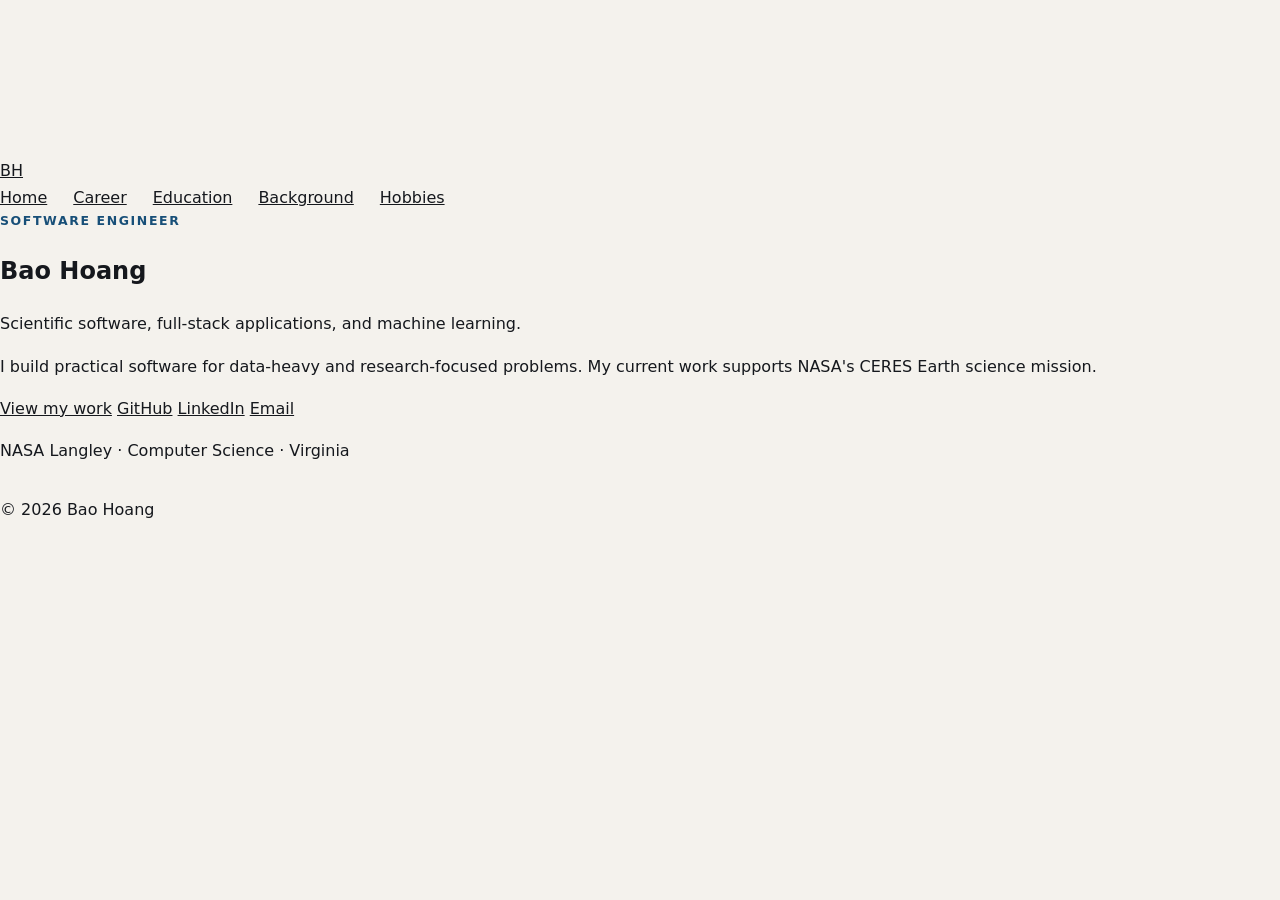
==== commit 65f7307a: "Simplify portfolio homepage and restore video background" ====
--- a/index.html
+++ b/index.html
@@ -4,236 +4,48 @@
     <meta charset="UTF-8" />
     <meta name="viewport" content="width=device-width, initial-scale=1.0" />
     <title>Bao Hoang | Software Engineer</title>
-    <meta name="description" content="Bao Hoang is a software engineer building scientific data systems, machine learning applications, and full-stack products, with current work supporting NASA's CERES mission." />
+    <meta name="description" content="Personal portfolio of Bao Hoang, a software engineer working in scientific software, full-stack development, and machine learning." />
     <meta name="author" content="Bao Hoang" />
-    <meta name="theme-color" content="#f4f2ed" />
-    <meta property="og:title" content="Bao Hoang | Software Engineer" />
-    <meta property="og:description" content="Scientific software, machine learning, backend systems, and full-stack engineering." />
-    <meta property="og:type" content="website" />
-    <meta property="og:url" content="https://baonhoang.github.io/" />
-    <script>
-        (() => {
-            const saved = localStorage.getItem("portfolio-theme");
-            const dark = window.matchMedia("(prefers-color-scheme: dark)").matches;
-            document.documentElement.dataset.theme = saved || (dark ? "dark" : "light");
-        })();
-    </script>
     <link rel="stylesheet" href="./style.css" />
-    <script src="./script.js" defer></script>
-    <script type="application/ld+json">
-        {
-            "@context": "https://schema.org",
-            "@type": "Person",
-            "name": "Bao Hoang",
-            "url": "https://baonhoang.github.io/",
-            "jobTitle": "Software Engineer",
-            "email": "mailto:Bao.n.hoang03@gmail.com",
-            "sameAs": [
-                "https://github.com/BaoNHoang",
-                "https://www.linkedin.com/in/bao-nguyen-hoang/"
-            ],
-            "alumniOf": {
-                "@type": "CollegeOrUniversity",
-                "name": "Christopher Newport University"
-            }
-        }
-    </script>
+    <script src="./video.js" defer></script>
 </head>
 <body>
-    <a class="skip-link" href="#main-content">Skip to content</a>
+    <video id="backgroundVideo" autoplay muted playsinline aria-hidden="true"></video>
+    <div class="video-overlay" aria-hidden="true"></div>
 
-    <header class="site-header">
-        <div class="container nav-shell">
-            <a class="brand" href="./index.html" aria-label="Bao Hoang home">
-                <span class="brand-mark" aria-hidden="true">BH</span>
-                <span class="brand-name">Bao Hoang</span>
-            </a>
-
-            <nav aria-label="Primary navigation">
-                <ul class="nav-links">
-                    <li><a class="nav-link" data-nav-link href="./index.html">Home</a></li>
-                    <li><a class="nav-link" data-nav-link href="./career.html">Experience</a></li>
-                    <li><a class="nav-link" data-nav-link href="./projects.html">Projects</a></li>
-                    <li><a class="nav-link" data-nav-link href="./education.html">Education</a></li>
-                    <li><a class="nav-link" data-nav-link href="./background.html">About</a></li>
-                </ul>
-            </nav>
-
-            <div class="nav-actions">
-                <button class="icon-button" type="button" data-theme-toggle aria-label="Use dark theme" aria-pressed="false">
-                    <svg class="theme-icon theme-icon-sun" viewBox="0 0 24 24" aria-hidden="true">
-                        <circle cx="12" cy="12" r="4" fill="none" stroke="currentColor" stroke-width="1.8" />
-                        <path d="M12 2v2M12 20v2M4.93 4.93l1.42 1.42M17.66 17.66l1.41 1.41M2 12h2M20 12h2M4.93 19.07l1.42-1.41M17.66 6.34l1.41-1.41" fill="none" stroke="currentColor" stroke-width="1.8" stroke-linecap="round" />
-                    </svg>
-                    <svg class="theme-icon theme-icon-moon" viewBox="0 0 24 24" aria-hidden="true">
-                        <path d="M20 15.2A8.4 8.4 0 0 1 8.8 4 8.5 8.5 0 1 0 20 15.2Z" fill="none" stroke="currentColor" stroke-width="1.8" stroke-linejoin="round" />
-                    </svg>
-                </button>
-                <button class="menu-toggle" type="button" data-menu-toggle aria-label="Open menu" aria-controls="mobile-menu" aria-expanded="false"><span></span></button>
-            </div>
+    <nav class="site-nav" aria-label="Primary navigation">
+        <a class="logo" href="./index.html">BH</a>
+        <div class="nav-links">
+            <a class="active" href="./index.html">Home</a>
+            <a href="./career.html">Career</a>
+            <a href="./education.html">Education</a>
+            <a href="./background.html">Background</a>
+            <a href="./hobbies.html">Hobbies</a>
         </div>
-    </header>
-
-    <nav class="mobile-panel" id="mobile-menu" data-mobile-panel aria-label="Mobile navigation">
-        <ul class="mobile-links">
-            <li><a data-nav-link href="./index.html">Home <span aria-hidden="true">01</span></a></li>
-            <li><a data-nav-link href="./career.html">Experience <span aria-hidden="true">02</span></a></li>
-            <li><a data-nav-link href="./projects.html">Projects <span aria-hidden="true">03</span></a></li>
-            <li><a data-nav-link href="./education.html">Education <span aria-hidden="true">04</span></a></li>
-            <li><a data-nav-link href="./background.html">About <span aria-hidden="true">05</span></a></li>
-        </ul>
     </nav>
 
-    <main id="main-content">
-        <section class="container hero">
-            <div class="hero-copy" data-reveal>
-                <p class="eyebrow">Software engineer · Scientific computing · AI systems</p>
-                <h1>I build software for <span>complex data</span> and real-world workflows.</h1>
-                <p class="hero-lede">
-                    I work across scientific data engineering, backend architecture, machine learning, and full-stack development. At NASA Langley, I build software for the CERES Earth science mission and turn large satellite datasets into reliable tools scientists can use.
-                </p>
-                <div class="hero-actions">
-                    <a class="button button-primary" href="./projects.html">Explore my work <span class="button-arrow" aria-hidden="true">→</span></a>
-                    <a class="button" href="./career.html">View experience</a>
-                </div>
-                <p class="availability"><span class="status-dot" aria-hidden="true"></span>Returning to NASA Langley for a second term in Fall 2026</p>
+    <main class="page">
+        <section class="panel home-panel">
+            <p class="eyebrow">Software Engineer</p>
+            <h1>Bao Hoang</h1>
+            <p class="subtitle">Scientific software, full-stack applications, and machine learning.</p>
+            <p class="summary">
+                I build practical software for data-heavy and research-focused problems. My current work supports NASA's CERES Earth science mission.
+            </p>
+
+            <div class="actions">
+                <a class="primary-link" href="./career.html">View my work</a>
+                <a href="https://github.com/BaoNHoang" target="_blank" rel="noopener noreferrer">GitHub</a>
+                <a href="https://www.linkedin.com/in/bao-nguyen-hoang/" target="_blank" rel="noopener noreferrer">LinkedIn</a>
+                <a href="mailto:Bao.n.hoang03@gmail.com">Email</a>
             </div>
 
-            <aside class="hero-panel" data-reveal aria-label="Current engineering profile">
-                <div class="panel-label">
-                    <span>Current system profile</span>
-                    <span class="panel-status">Active</span>
-                </div>
-                <div class="system-list">
-                    <div class="system-row"><span class="system-key">MISSION</span><span class="system-value">NASA CERES</span></div>
-                    <div class="system-row"><span class="system-key">FOCUS</span><span class="system-value">Scientific software</span></div>
-                    <div class="system-row"><span class="system-key">DATA</span><span class="system-value">Satellite radiance + cloud properties</span></div>
-                    <div class="system-row"><span class="system-key">STACK</span><span class="system-value">Python · NetCDF · Xarray · NumPy</span></div>
-                    <div class="system-row"><span class="system-key">NEXT</span><span class="system-value">Comparison and ordering platform</span></div>
-                </div>
-                <div class="orbit-mark" aria-hidden="true"></div>
-            </aside>
-        </section>
-
-        <section class="signal-strip" aria-label="Selected results">
-            <div class="signal-item"><p class="signal-value">0.5 TB</p><p class="signal-label">Scientific dataset workflows</p></div>
-            <div class="signal-item"><p class="signal-value">~50%</p><p class="signal-label">Processing-time reduction through sharding and caching</p></div>
-            <div class="signal-item"><p class="signal-value">3.89</p><p class="signal-label">Computer science GPA</p></div>
-            <div class="signal-item"><p class="signal-value">02</p><p class="signal-label">NASA internship terms in 2026</p></div>
-        </section>
-
-        <section class="section">
-            <div class="container">
-                <div class="section-heading" data-reveal>
-                    <div>
-                        <p class="eyebrow">Selected work</p>
-                        <h2>Engineering across research, data, and products.</h2>
-                    </div>
-                    <p>My strongest work sits at the boundary between domain-heavy problems and maintainable software systems.</p>
-                </div>
-
-                <div class="work-grid">
-                    <a class="work-card work-card-featured" href="./projects.html#ceres-toolkit" data-reveal>
-                        <p class="card-kicker">NASA · Scientific data engineering</p>
-                        <h3>CERES radiance processing toolkit</h3>
-                        <p>Modular Python and NetCDF workflows that reconstruct hyperspectral radiances, organize scene data into shards, validate scientific products, and support repeatable plotting and analysis.</p>
-                        <div class="data-visual" aria-hidden="true">
-                            <span></span><span></span><span></span><span></span><span></span><span></span><span></span><span></span><span></span><span></span><span></span><span></span>
-                        </div>
-                        <div class="card-meta"><span>Python</span><span>NetCDF</span><span>Xarray</span><span>NumPy</span></div>
-                    </a>
-
-                    <a class="work-card" href="https://github.com/BaoNHoang/MedPredict" target="_blank" rel="noopener noreferrer" data-reveal>
-                        <p class="card-kicker">Full-stack machine learning</p>
-                        <h3>MedPredict</h3>
-                        <p>A Dockerized health-risk demonstration platform with authenticated user workflows, prediction history, a FastAPI inference layer, PostgreSQL, and a Next.js interface.</p>
-                        <div class="card-meta"><span>Next.js</span><span>FastAPI</span><span>PostgreSQL</span><span>AWS</span></div>
-                    </a>
-
-                    <a class="work-card" href="https://github.com/BaoNHoang/Orion" target="_blank" rel="noopener noreferrer" data-reveal>
-                        <p class="card-kicker">Local-first AI</p>
-                        <h3>Orion</h3>
-                        <p>A private personal assistant built around persistent conversations, consent-based memory, local Ollama models, voice interaction, workspaces, and selective web research.</p>
-                        <div class="card-meta"><span>Node.js</span><span>Ollama</span><span>SQLite</span><span>Local-first</span></div>
-                    </a>
-
-                    <a class="work-card work-card-featured" href="https://ceres.larc.nasa.gov/instruments/demeter/" target="_blank" rel="noopener noreferrer" data-reveal>
-                        <p class="card-kicker">NASA · Web design and communication</p>
-                        <h3>DEMETER mission website</h3>
-                        <p>Designed and developed public-facing CERES pages for the upcoming DEMETER instrument with Jeet Patel, translating technical mission material into a clear, accessible web experience.</p>
-                        <div class="card-meta"><span>Information architecture</span><span>UI design</span><span>WordPress</span><span>Accessibility</span></div>
-                    </a>
-                </div>
-            </div>
-        </section>
-
-        <section class="section section-rule">
-            <div class="container split">
-                <div class="sticky-copy" data-reveal>
-                    <p class="eyebrow">Experience snapshot</p>
-                    <h2 class="content-title">Built in research labs, startups, and production support environments.</h2>
-                    <p class="content-intro">Each role strengthened a different layer of my engineering practice: scientific correctness, product delivery, database-backed applications, or dependable operations.</p>
-                    <div class="hero-actions"><a class="button" href="./career.html">Full experience</a></div>
-                </div>
-
-                <div class="timeline" data-reveal>
-                    <article class="timeline-item">
-                        <p class="timeline-date">2026 — Present</p>
-                        <div><h3>NASA Langley Research Center</h3><p>Scientific software and architecture for CERES satellite-data workflows.</p></div>
-                    </article>
-                    <article class="timeline-item">
-                        <p class="timeline-date">2026</p>
-                        <div><h3>Rhovah</h3><p>Full-stack development with Django, Next.js, PostgreSQL, S3, and external APIs.</p></div>
-                    </article>
-                    <article class="timeline-item">
-                        <p class="timeline-date">2025 — Present</p>
-                        <div><h3>Christopher Newport University IT</h3><p>Identity, endpoint, and technical support across Windows, macOS, Linux, Azure AD, and LDAP.</p></div>
-                    </article>
-                    <article class="timeline-item">
-                        <p class="timeline-date">2024 — 2025</p>
-                        <div><h3>Jefferson Lab</h3><p>ColdFusion and Oracle SQL applications that replaced manual request workflows.</p></div>
-                    </article>
-                </div>
-            </div>
-        </section>
-
-        <section class="section">
-            <div class="container">
-                <div class="section-heading" data-reveal>
-                    <div><p class="eyebrow">Technical range</p><h2>From raw data to deployed systems.</h2></div>
-                    <p>I prefer architecture that is explicit, testable, observable, and understandable by the next engineer who inherits it.</p>
-                </div>
-                <div class="skills-grid">
-                    <article class="skill-group" data-reveal><h3>Scientific + ML</h3><ul class="clean-list"><li>Python, NumPy, pandas, Xarray</li><li>NetCDF, SRFs, radiance workflows</li><li>scikit-learn and PyTorch</li><li>Data validation and visualization</li></ul></article>
-                    <article class="skill-group" data-reveal><h3>Application engineering</h3><ul class="clean-list"><li>Next.js, React, JavaScript</li><li>FastAPI, Django, REST APIs</li><li>PostgreSQL, Oracle SQL, Redis</li><li>Authentication and session design</li></ul></article>
-                    <article class="skill-group" data-reveal><h3>Systems + operations</h3><ul class="clean-list"><li>Docker and AWS</li><li>Git and CI-oriented workflows</li><li>PowerShell, Windows, Linux</li><li>Caching, queues, observability</li></ul></article>
-                </div>
-            </div>
-        </section>
-
-        <section class="section-compact">
-            <div class="container">
-                <div class="contact-band" data-reveal>
-                    <div>
-                        <h2>Let’s build software that makes difficult work simpler.</h2>
-                        <p>I am interested in software engineering, scientific computing, backend systems, machine learning infrastructure, and research-focused product work.</p>
-                    </div>
-                    <a class="button" href="mailto:Bao.n.hoang03@gmail.com">Email me <span class="button-arrow" aria-hidden="true">→</span></a>
-                </div>
-            </div>
+            <p class="small-note">NASA Langley · Computer Science · Virginia</p>
         </section>
     </main>
 
-    <footer class="site-footer">
-        <div class="container footer-grid">
-            <p class="footer-copy">© <span data-current-year>2026</span> Bao Hoang. Built with HTML, CSS, and JavaScript.</p>
-            <nav class="footer-links" aria-label="Footer navigation">
-                <a href="https://github.com/BaoNHoang" target="_blank" rel="noopener noreferrer">GitHub</a>
-                <a href="https://www.linkedin.com/in/bao-nguyen-hoang/" target="_blank" rel="noopener noreferrer">LinkedIn</a>
-                <a href="https://docs.google.com/document/d/1rduyP2BvTEodvhd8mnWoQPnZu_r7Wff6oX1D39iz_TY/edit?usp=sharing" target="_blank" rel="noopener noreferrer">Resume</a>
-                <a href="./hobbies.html">Outside work</a>
-            </nav>
-        </div>
+    <footer>
+        <p>&copy; 2026 Bao Hoang</p>
     </footer>
 </body>
 </html>
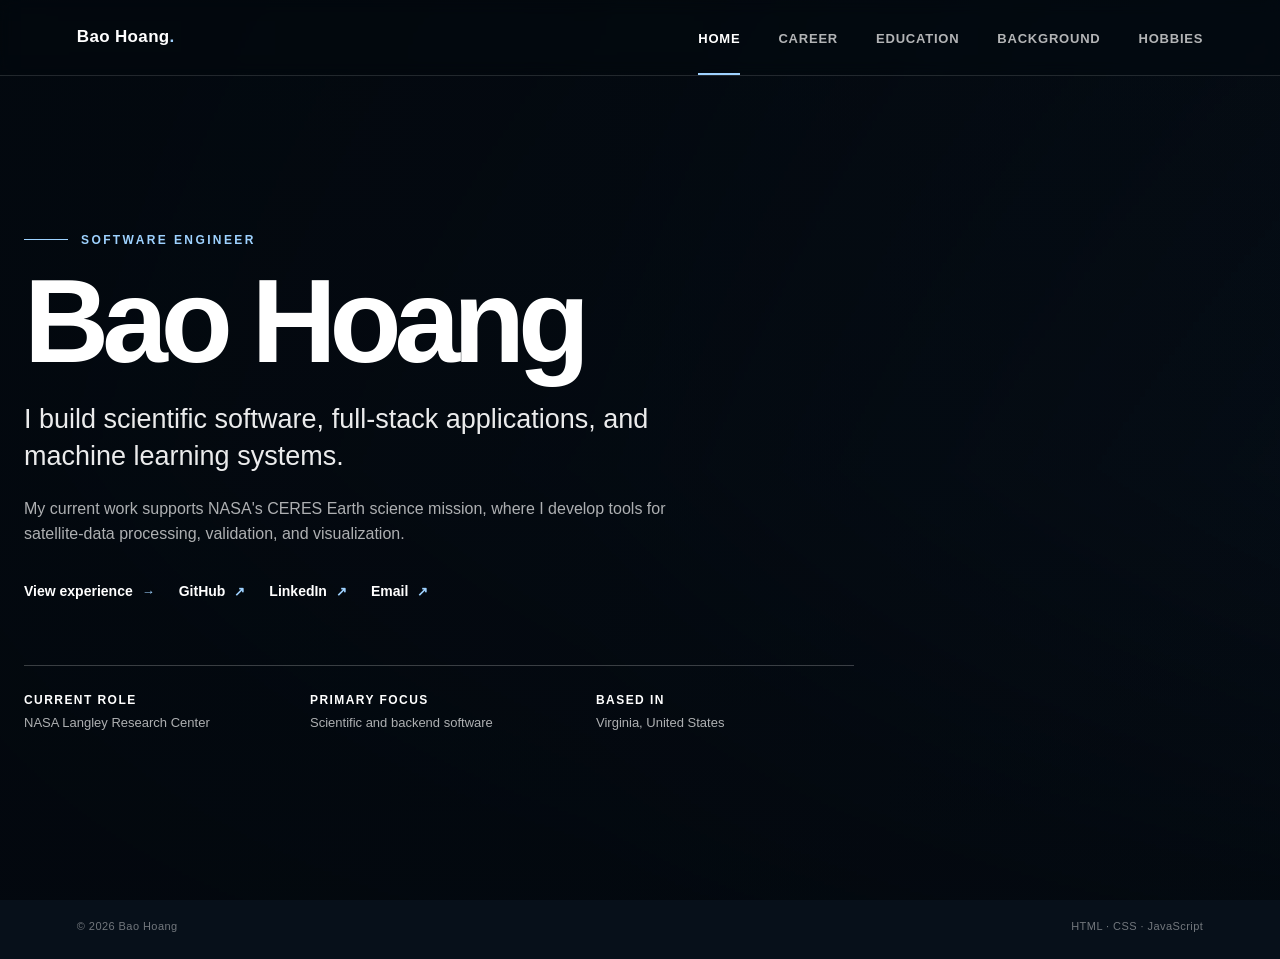
==== commit ed4f6fd0: "Rebuild homepage as open editorial layout" ====
--- a/index.html
+++ b/index.html
@@ -14,7 +14,7 @@
     <div class="video-overlay" aria-hidden="true"></div>
 
     <nav class="site-nav" aria-label="Primary navigation">
-        <a class="logo" href="./index.html">BH</a>
+        <a class="logo" href="./index.html">Bao Hoang<span>.</span></a>
         <div class="nav-links">
             <a class="active" href="./index.html">Home</a>
             <a href="./career.html">Career</a>
@@ -25,27 +25,30 @@
     </nav>
 
     <main class="page">
-        <section class="panel home-panel">
+        <section class="home-content">
             <p class="eyebrow">Software Engineer</p>
             <h1>Bao Hoang</h1>
-            <p class="subtitle">Scientific software, full-stack applications, and machine learning.</p>
-            <p class="summary">
-                I build practical software for data-heavy and research-focused problems. My current work supports NASA's CERES Earth science mission.
-            </p>
+            <p class="subtitle">I build scientific software, full-stack applications, and machine learning systems.</p>
+            <p class="summary">My current work supports NASA's CERES Earth science mission, where I develop tools for satellite-data processing, validation, and visualization.</p>
 
-            <div class="actions">
-                <a class="primary-link" href="./career.html">View my work</a>
+            <div class="link-row">
+                <a class="internal" href="./career.html">View experience</a>
                 <a href="https://github.com/BaoNHoang" target="_blank" rel="noopener noreferrer">GitHub</a>
                 <a href="https://www.linkedin.com/in/bao-nguyen-hoang/" target="_blank" rel="noopener noreferrer">LinkedIn</a>
                 <a href="mailto:Bao.n.hoang03@gmail.com">Email</a>
             </div>
 
-            <p class="small-note">NASA Langley · Computer Science · Virginia</p>
+            <div class="home-details" aria-label="Professional focus">
+                <p><strong>Current role</strong>NASA Langley Research Center</p>
+                <p><strong>Primary focus</strong>Scientific and backend software</p>
+                <p><strong>Based in</strong>Virginia, United States</p>
+            </div>
         </section>
     </main>
 
     <footer>
         <p>&copy; 2026 Bao Hoang</p>
+        <p>HTML · CSS · JavaScript</p>
     </footer>
 </body>
 </html>
--- a/style.css
+++ b/style.css
@@ -1,1352 +1,537 @@
 :root {
-    color-scheme: light;
-    --bg: #f4f2ed;
-    --surface: #ffffff;
-    --surface-muted: #ebe8e1;
-    --ink: #15181d;
-    --ink-soft: #555c66;
-    --line: #d5d1c8;
-    --accent: #174f78;
-    --accent-strong: #0c3858;
-    --accent-soft: #dbe8f0;
-    --success: #29634b;
-    --shadow: 0 18px 50px rgba(28, 32, 37, 0.08);
-    --radius: 10px;
-    --content: 1180px;
-    --header-height: 72px;
-}
-
-html[data-theme="dark"] {
-    color-scheme: dark;
-    --bg: #111418;
-    --surface: #191d22;
-    --surface-muted: #22272d;
-    --ink: #f3f1eb;
-    --ink-soft: #adb5bf;
-    --line: #343a42;
-    --accent: #80b8da;
-    --accent-strong: #acd1e8;
-    --accent-soft: #1d3443;
-    --success: #7fc29f;
-    --shadow: 0 18px 50px rgba(0, 0, 0, 0.24);
+    --white: #ffffff;
+    --text: rgba(255, 255, 255, 0.92);
+    --muted: rgba(255, 255, 255, 0.68);
+    --faint: rgba(255, 255, 255, 0.42);
+    --line: rgba(255, 255, 255, 0.22);
+    --line-strong: rgba(255, 255, 255, 0.42);
+    --accent: #9ed2ff;
 }
 
 * {
     box-sizing: border-box;
+    margin: 0;
+    padding: 0;
 }
 
 html {
+    min-height: 100%;
     scroll-behavior: smooth;
 }
 
 body {
-    margin: 0;
-    min-width: 320px;
-    background: var(--bg);
-    color: var(--ink);
-    font-family: Inter, ui-sans-serif, system-ui, -apple-system, BlinkMacSystemFont, "Segoe UI", sans-serif;
-    line-height: 1.65;
-    text-rendering: optimizeLegibility;
-}
-
-body.menu-open {
-    overflow: hidden;
-}
-
-::selection {
-    background: var(--accent);
-    color: #ffffff;
-}
-
-img,
-svg {
-    display: block;
-    max-width: 100%;
-}
-
-button,
-a {
-    -webkit-tap-highlight-color: transparent;
-}
-
-a {
-    color: inherit;
-}
-
-button {
-    font: inherit;
-}
-
-.skip-link {
+    min-height: 100vh;
+    display: flex;
+    flex-direction: column;
+    color: var(--white);
+    background: #07101a;
+    font-family: Arial, Helvetica, sans-serif;
+    line-height: 1.55;
+    overflow-x: hidden;
+}
+
+#backgroundVideo {
     position: fixed;
-    top: 10px;
-    left: 10px;
-    z-index: 1000;
-    padding: 10px 14px;
-    background: var(--ink);
-    color: var(--bg);
-    text-decoration: none;
-    transform: translateY(-150%);
-}
-
-.skip-link:focus {
-    transform: translateY(0);
-}
-
-:focus-visible {
-    outline: 3px solid var(--accent);
-    outline-offset: 3px;
-}
-
-.container {
-    width: min(calc(100% - 40px), var(--content));
-    margin-inline: auto;
-}
-
-.site-header {
-    position: sticky;
-    top: 0;
-    z-index: 100;
-    min-height: var(--header-height);
-    border-bottom: 1px solid color-mix(in srgb, var(--line) 82%, transparent);
-    background: color-mix(in srgb, var(--bg) 92%, transparent);
-    backdrop-filter: blur(18px);
-}
-
-.nav-shell {
-    min-height: var(--header-height);
+    inset: 0;
+    width: 100%;
+    height: 100%;
+    object-fit: cover;
+    z-index: -3;
+    transition: opacity 0.45s ease;
+}
+
+#backgroundVideo.is-changing {
+    opacity: 0.18;
+}
+
+.video-overlay {
+    position: fixed;
+    inset: 0;
+    z-index: -2;
+    pointer-events: none;
+    background:
+        linear-gradient(90deg, rgba(3, 8, 14, 0.88) 0%, rgba(3, 8, 14, 0.68) 46%, rgba(3, 8, 14, 0.25) 100%),
+        linear-gradient(180deg, rgba(3, 8, 14, 0.44) 0%, rgba(3, 8, 14, 0.22) 52%, rgba(3, 8, 14, 0.72) 100%);
+}
+
+.site-nav {
+    position: fixed;
+    inset: 0 0 auto;
+    z-index: 10;
+    min-height: 76px;
     display: flex;
     align-items: center;
     justify-content: space-between;
-    gap: 28px;
-}
-
-.brand {
-    display: inline-flex;
+    gap: 32px;
+    padding: 0 clamp(24px, 6vw, 88px);
+    border-bottom: 1px solid rgba(255, 255, 255, 0.13);
+    background: rgba(3, 8, 14, 0.28);
+    backdrop-filter: blur(8px);
+    -webkit-backdrop-filter: blur(8px);
+}
+
+.logo {
+    color: var(--white);
+    font-size: 17px;
+    font-weight: 700;
+    letter-spacing: 0.02em;
+    text-decoration: none;
+}
+
+.logo span {
+    color: var(--accent);
+}
+
+.nav-links {
+    display: flex;
     align-items: center;
-    gap: 11px;
-    color: var(--ink);
+    justify-content: flex-end;
+    gap: clamp(18px, 3vw, 38px);
+}
+
+.nav-links a {
+    position: relative;
+    padding: 28px 0 24px;
+    color: rgba(255, 255, 255, 0.7);
+    font-size: 13px;
+    font-weight: 700;
+    letter-spacing: 0.06em;
     text-decoration: none;
-    font-weight: 760;
-    letter-spacing: -0.02em;
-}
-
-.brand-mark {
-    width: 36px;
-    height: 36px;
-    display: grid;
-    place-items: center;
-    border: 1px solid var(--ink);
-    border-radius: 4px;
-    font-size: 13px;
-    letter-spacing: 0.04em;
-}
-
-.nav-links {
-    display: flex;
-    align-items: center;
-    gap: 26px;
-    margin: 0 0 0 auto;
-    padding: 0;
-    list-style: none;
-}
-
-.nav-link {
-    position: relative;
-    color: var(--ink-soft);
-    text-decoration: none;
-    font-size: 0.92rem;
-    font-weight: 650;
-}
-
-.nav-link::after {
+    text-transform: uppercase;
+    transition: color 0.2s ease;
+}
+
+.nav-links a::after {
     content: "";
     position: absolute;
+    right: 0;
+    bottom: -1px;
     left: 0;
-    right: 0;
-    bottom: -8px;
     height: 2px;
     background: var(--accent);
     transform: scaleX(0);
     transform-origin: left;
-    transition: transform 180ms ease;
-}
-
-.nav-link:hover,
-.nav-link[aria-current="page"] {
-    color: var(--ink);
-}
-
-.nav-link:hover::after,
-.nav-link[aria-current="page"]::after {
+    transition: transform 0.2s ease;
+}
+
+.nav-links a:hover,
+.nav-links a:focus-visible,
+.nav-links a.active {
+    color: var(--white);
+}
+
+.nav-links a:hover::after,
+.nav-links a:focus-visible::after,
+.nav-links a.active::after {
     transform: scaleX(1);
 }
 
-.nav-actions {
+.page {
+    flex: 1;
+    width: min(1240px, calc(100% - 48px));
+    min-height: 100vh;
+    margin: 0 auto;
+    padding: 148px 0 84px;
     display: flex;
     align-items: center;
-    gap: 8px;
-}
-
-.icon-button,
-.menu-toggle {
-    width: 40px;
-    height: 40px;
-    display: inline-grid;
-    place-items: center;
-    border: 1px solid var(--line);
-    border-radius: 5px;
-    background: transparent;
-    color: var(--ink);
-    cursor: pointer;
-}
-
-.icon-button:hover,
-.menu-toggle:hover {
-    border-color: var(--ink-soft);
-    background: var(--surface-muted);
-}
-
-.theme-icon {
-    width: 18px;
-    height: 18px;
-}
-
-.theme-icon-moon {
-    display: none;
-}
-
-html[data-theme="dark"] .theme-icon-sun {
-    display: none;
-}
-
-html[data-theme="dark"] .theme-icon-moon {
-    display: block;
-}
-
-.menu-toggle {
-    display: none;
-    position: relative;
-}
-
-.menu-toggle span,
-.menu-toggle::before,
-.menu-toggle::after {
+}
+
+.page-content {
+    width: min(900px, 100%);
+}
+
+.home-content {
+    width: min(850px, 100%);
+}
+
+.eyebrow {
+    display: flex;
+    align-items: center;
+    gap: 13px;
+    margin-bottom: 18px;
+    color: var(--accent);
+    font-size: 12px;
+    font-weight: 700;
+    letter-spacing: 0.2em;
+    text-transform: uppercase;
+}
+
+.eyebrow::before {
     content: "";
-    width: 18px;
-    height: 2px;
-    position: absolute;
+    width: 44px;
+    height: 1px;
     background: currentColor;
-    transition: transform 180ms ease, opacity 180ms ease;
-}
-
-.menu-toggle::before {
-    transform: translateY(-6px);
-}
-
-.menu-toggle::after {
-    transform: translateY(6px);
-}
-
-.menu-toggle[aria-expanded="true"] span {
-    opacity: 0;
-}
-
-.menu-toggle[aria-expanded="true"]::before {
-    transform: rotate(45deg);
-}
-
-.menu-toggle[aria-expanded="true"]::after {
-    transform: rotate(-45deg);
-}
-
-.mobile-panel {
-    display: none;
-}
-
-main {
-    overflow: hidden;
-}
-
-.section {
-    padding: 96px 0;
-}
-
-.section-compact {
-    padding: 68px 0;
-}
-
-.section-rule {
-    border-top: 1px solid var(--line);
-}
-
-.eyebrow {
-    margin: 0 0 18px;
-    color: var(--accent);
-    font-size: 0.78rem;
-    font-weight: 800;
-    letter-spacing: 0.13em;
-    text-transform: uppercase;
-}
-
-.hero {
-    min-height: calc(100vh - var(--header-height));
-    display: grid;
-    grid-template-columns: minmax(0, 1.25fr) minmax(330px, 0.75fr);
-    align-items: center;
-    gap: clamp(52px, 8vw, 112px);
-    padding: 82px 0 76px;
-}
-
-.hero h1,
-.page-hero h1 {
-    margin: 0;
+}
+
+h1 {
     max-width: 900px;
-    font-size: clamp(3.2rem, 7.2vw, 7rem);
-    line-height: 0.96;
-    letter-spacing: -0.067em;
-    font-weight: 770;
-}
-
-.hero h1 span,
-.page-hero h1 span {
-    color: var(--accent);
-}
-
-.hero-lede {
-    max-width: 700px;
-    margin: 30px 0 0;
-    color: var(--ink-soft);
-    font-size: clamp(1.04rem, 1.6vw, 1.25rem);
-    line-height: 1.7;
-}
-
-.hero-actions {
+    font-size: clamp(64px, 10vw, 118px);
+    line-height: 0.92;
+    letter-spacing: -0.06em;
+}
+
+.page-title {
+    font-size: clamp(58px, 8vw, 92px);
+}
+
+.subtitle {
+    max-width: 720px;
+    margin-top: 25px;
+    color: var(--text);
+    font-size: clamp(19px, 2.2vw, 27px);
+    line-height: 1.38;
+}
+
+.summary {
+    max-width: 680px;
+    margin-top: 22px;
+    color: var(--muted);
+    font-size: 16px;
+}
+
+.link-row {
     display: flex;
     flex-wrap: wrap;
     align-items: center;
-    gap: 12px;
+    gap: 12px 24px;
     margin-top: 34px;
 }
 
-.button {
-    min-height: 46px;
+.link-row a {
     display: inline-flex;
     align-items: center;
-    justify-content: center;
     gap: 9px;
-    padding: 10px 18px;
-    border: 1px solid var(--ink);
-    border-radius: 5px;
-    color: var(--ink);
-    background: transparent;
+    color: var(--white);
+    font-size: 14px;
+    font-weight: 700;
     text-decoration: none;
-    font-size: 0.92rem;
-    font-weight: 720;
-    transition: transform 160ms ease, background 160ms ease, color 160ms ease;
-}
-
-.button:hover {
-    transform: translateY(-2px);
-}
-
-.button-primary {
-    background: var(--ink);
-    color: var(--bg);
-}
-
-.button-primary:hover {
-    background: var(--accent-strong);
-    border-color: var(--accent-strong);
-    color: #ffffff;
-}
-
-.button-arrow {
-    transition: transform 160ms ease;
-}
-
-.button:hover .button-arrow {
-    transform: translateX(3px);
-}
-
-.availability {
-    display: flex;
-    align-items: center;
-    gap: 9px;
-    margin: 26px 0 0;
-    color: var(--ink-soft);
-    font-size: 0.88rem;
-}
-
-.status-dot {
-    width: 8px;
-    height: 8px;
-    border-radius: 50%;
-    background: var(--success);
-    box-shadow: 0 0 0 5px color-mix(in srgb, var(--success) 16%, transparent);
-}
-
-.hero-panel {
-    position: relative;
-    padding: 28px;
-    border: 1px solid var(--line);
-    border-radius: var(--radius);
-    background: var(--surface);
-    box-shadow: var(--shadow);
-}
-
-.hero-panel::before {
-    content: "";
-    position: absolute;
-    inset: -14px 14px 14px -14px;
-    z-index: -1;
-    border: 1px solid var(--line);
-    border-radius: var(--radius);
-}
-
-.panel-label {
-    display: flex;
-    align-items: center;
-    justify-content: space-between;
-    gap: 12px;
-    padding-bottom: 18px;
+}
+
+.link-row a::after {
+    content: "↗";
+    color: var(--accent);
+    font-size: 13px;
+    transition: transform 0.2s ease;
+}
+
+.link-row a.internal::after {
+    content: "→";
+}
+
+.link-row a:hover::after,
+.link-row a:focus-visible::after {
+    transform: translate(3px, -2px);
+}
+
+.link-row a.internal:hover::after,
+.link-row a.internal:focus-visible::after {
+    transform: translateX(4px);
+}
+
+.home-details {
+    display: grid;
+    grid-template-columns: repeat(3, minmax(0, 1fr));
+    gap: 28px;
+    max-width: 830px;
+    margin-top: 62px;
+    padding-top: 25px;
+    border-top: 1px solid var(--line);
+}
+
+.home-details p {
+    color: var(--muted);
+    font-size: 13px;
+}
+
+.home-details strong {
+    display: block;
+    margin-bottom: 4px;
+    color: var(--white);
+    font-size: 12px;
+    letter-spacing: 0.12em;
+    text-transform: uppercase;
+}
+
+.content-header {
+    max-width: 800px;
+    margin-bottom: 48px;
+}
+
+.line-list {
+    width: 100%;
+    border-top: 1px solid var(--line-strong);
+}
+
+.line-item {
+    display: grid;
+    grid-template-columns: minmax(150px, 0.42fr) minmax(0, 1fr);
+    gap: clamp(24px, 5vw, 72px);
+    padding: 27px 0;
     border-bottom: 1px solid var(--line);
-    color: var(--ink-soft);
-    font-size: 0.75rem;
-    font-weight: 760;
+}
+
+.line-item h2 {
+    font-size: clamp(20px, 2vw, 26px);
+    line-height: 1.2;
+}
+
+.line-item time,
+.line-label {
+    display: block;
+    margin-top: 6px;
+    color: var(--accent);
+    font-size: 12px;
+    font-weight: 700;
+    letter-spacing: 0.08em;
+    text-transform: uppercase;
+}
+
+.line-item p {
+    max-width: 650px;
+    color: var(--muted);
+    font-size: 15px;
+}
+
+.education-lead {
+    display: grid;
+    grid-template-columns: minmax(230px, 0.7fr) minmax(0, 1fr);
+    gap: clamp(30px, 6vw, 90px);
+    padding: 30px 0 34px;
+    border-top: 1px solid var(--line-strong);
+    border-bottom: 1px solid var(--line);
+}
+
+.education-lead h2 {
+    font-size: clamp(24px, 3vw, 34px);
+    line-height: 1.2;
+}
+
+.education-lead p {
+    color: var(--muted);
+}
+
+.fact-line {
+    margin-top: 7px;
+    color: var(--accent) !important;
+    font-size: 13px;
+    font-weight: 700;
+    letter-spacing: 0.05em;
+}
+
+.study-list {
+    display: grid;
+    grid-template-columns: repeat(2, minmax(0, 1fr));
+    gap: 0 50px;
+    margin-top: 36px;
+}
+
+.study-list p {
+    padding: 12px 0;
+    border-bottom: 1px solid var(--line);
+    color: var(--text);
+    font-size: 14px;
+}
+
+.two-column {
+    display: grid;
+    grid-template-columns: minmax(0, 1fr) minmax(260px, 0.62fr);
+    gap: clamp(48px, 8vw, 120px);
+    align-items: start;
+}
+
+.story p {
+    max-width: 650px;
+    color: var(--text);
+    font-size: clamp(17px, 2vw, 20px);
+    line-height: 1.7;
+}
+
+.story p + p {
+    margin-top: 24px;
+    color: var(--muted);
+    font-size: 16px;
+}
+
+.facts {
+    border-top: 1px solid var(--line-strong);
+}
+
+.facts div {
+    display: grid;
+    grid-template-columns: 95px 1fr;
+    gap: 18px;
+    padding: 16px 0;
+    border-bottom: 1px solid var(--line);
+}
+
+.facts dt {
+    color: var(--faint);
+    font-size: 11px;
+    font-weight: 700;
     letter-spacing: 0.1em;
     text-transform: uppercase;
 }
 
-.panel-status {
-    color: var(--success);
-}
-
-.system-list {
-    display: grid;
-    gap: 0;
-    margin: 10px 0 0;
-}
-
-.system-row {
-    display: grid;
-    grid-template-columns: 105px 1fr;
-    gap: 20px;
-    padding: 15px 0;
+.facts dd {
+    color: var(--text);
+    font-size: 14px;
+}
+
+.interest-list {
+    display: grid;
+    grid-template-columns: repeat(3, minmax(0, 1fr));
+    border-top: 1px solid var(--line-strong);
     border-bottom: 1px solid var(--line);
 }
 
-.system-row:last-child {
-    border-bottom: 0;
-}
-
-.system-key {
-    color: var(--ink-soft);
-    font-family: "SFMono-Regular", Consolas, "Liberation Mono", monospace;
-    font-size: 0.78rem;
-}
-
-.system-value {
-    color: var(--ink);
-    font-weight: 690;
-}
-
-.orbit-mark {
+.interest-list article {
+    min-height: 210px;
+    padding: 28px 28px 28px 0;
+}
+
+.interest-list article + article {
+    padding-left: 28px;
+    border-left: 1px solid var(--line);
+}
+
+.interest-number {
+    color: var(--accent);
+    font-size: 12px;
+    font-weight: 700;
+    letter-spacing: 0.08em;
+}
+
+.interest-list h2 {
+    margin-top: 28px;
+    font-size: 23px;
+}
+
+.interest-list p {
+    margin-top: 11px;
+    color: var(--muted);
+    font-size: 14px;
+}
+
+footer {
     position: relative;
-    width: 84px;
-    height: 84px;
-    margin: 24px auto 3px;
-    border: 1px solid var(--line);
-    border-radius: 50%;
-}
-
-.orbit-mark::before,
-.orbit-mark::after {
-    content: "";
-    position: absolute;
-    inset: 16px -13px;
-    border: 1px solid var(--accent);
-    border-radius: 50%;
-    transform: rotate(34deg);
-}
-
-.orbit-mark::after {
-    inset: 36px;
-    border: 0;
-    background: var(--accent);
-}
-
-.signal-strip {
-    display: grid;
-    grid-template-columns: repeat(4, 1fr);
-    border-top: 1px solid var(--line);
-    border-bottom: 1px solid var(--line);
-}
-
-.signal-item {
-    min-height: 138px;
-    padding: 28px;
-    border-right: 1px solid var(--line);
-}
-
-.signal-item:last-child {
-    border-right: 0;
-}
-
-.signal-value {
-    margin: 0;
-    font-size: clamp(1.9rem, 3vw, 2.8rem);
-    line-height: 1;
-    letter-spacing: -0.045em;
-    font-weight: 760;
-}
-
-.signal-label {
-    margin: 12px 0 0;
-    color: var(--ink-soft);
-    font-size: 0.86rem;
-}
-
-.section-heading {
-    display: grid;
-    grid-template-columns: minmax(0, 0.75fr) minmax(300px, 0.55fr);
-    justify-content: space-between;
-    gap: 40px;
-    align-items: end;
-    margin-bottom: 44px;
-}
-
-.section-heading h2,
-.content-title {
-    margin: 0;
-    font-size: clamp(2.25rem, 4.5vw, 4.3rem);
-    line-height: 1.02;
-    letter-spacing: -0.055em;
-}
-
-.section-heading p,
-.content-intro {
-    margin: 0;
-    color: var(--ink-soft);
-    font-size: 1.02rem;
-}
-
-.work-grid {
-    display: grid;
-    grid-template-columns: repeat(12, 1fr);
-    gap: 18px;
-}
-
-.work-card {
-    grid-column: span 4;
-    min-height: 360px;
-    display: flex;
-    flex-direction: column;
-    padding: 28px;
-    border: 1px solid var(--line);
-    border-radius: var(--radius);
-    background: var(--surface);
-    text-decoration: none;
-    transition: transform 180ms ease, border-color 180ms ease, box-shadow 180ms ease;
-}
-
-.work-card-featured {
-    grid-column: span 8;
-}
-
-.work-card:hover {
-    transform: translateY(-4px);
-    border-color: var(--ink-soft);
-    box-shadow: var(--shadow);
-}
-
-.card-kicker {
-    margin: 0;
-    color: var(--accent);
-    font-size: 0.75rem;
-    font-weight: 800;
-    letter-spacing: 0.1em;
-    text-transform: uppercase;
-}
-
-.work-card h3,
-.project-card h2,
-.interest-card h2 {
-    margin: 16px 0 10px;
-    font-size: clamp(1.45rem, 2.3vw, 2rem);
-    line-height: 1.16;
-    letter-spacing: -0.035em;
-}
-
-.work-card p,
-.project-card p,
-.interest-card p {
-    margin: 0;
-    color: var(--ink-soft);
-}
-
-.card-meta {
-    display: flex;
-    flex-wrap: wrap;
-    gap: 8px 15px;
-    margin-top: auto;
-    padding-top: 24px;
-    color: var(--ink-soft);
-    font-size: 0.78rem;
-    font-weight: 690;
-}
-
-.card-link {
-    display: inline-flex;
-    align-items: center;
-    gap: 8px;
-    margin-top: 18px;
-    color: var(--ink);
-    font-weight: 750;
-    text-decoration: none;
-}
-
-.card-link:hover {
-    color: var(--accent);
-}
-
-.data-visual {
-    height: 118px;
-    display: grid;
-    grid-template-columns: repeat(12, 1fr);
-    align-items: end;
-    gap: 5px;
-    margin: 24px 0;
-    padding: 18px;
-    border: 1px solid var(--line);
-    background: var(--surface-muted);
-}
-
-.data-visual span {
-    min-height: 16px;
-    background: var(--accent);
-    opacity: 0.25;
-}
-
-.data-visual span:nth-child(2n) { height: 48%; }
-.data-visual span:nth-child(3n) { height: 78%; }
-.data-visual span:nth-child(5n) { height: 96%; opacity: 0.7; }
-.data-visual span:nth-child(7n) { height: 66%; }
-.data-visual span:nth-child(11n) { height: 88%; opacity: 0.55; }
-
-.split {
-    display: grid;
-    grid-template-columns: minmax(0, 0.72fr) minmax(340px, 1fr);
-    gap: clamp(54px, 8vw, 110px);
-    align-items: start;
-}
-
-.sticky-copy {
-    position: sticky;
-    top: calc(var(--header-height) + 35px);
-}
-
-.timeline {
-    border-top: 1px solid var(--line);
-}
-
-.timeline-item {
-    display: grid;
-    grid-template-columns: 145px 1fr;
-    gap: 30px;
-    padding: 30px 0;
-    border-bottom: 1px solid var(--line);
-}
-
-.timeline-date {
-    color: var(--ink-soft);
-    font-family: "SFMono-Regular", Consolas, "Liberation Mono", monospace;
-    font-size: 0.78rem;
-}
-
-.timeline-item h3 {
-    margin: 0 0 8px;
-    font-size: 1.25rem;
-    letter-spacing: -0.025em;
-}
-
-.timeline-item p {
-    margin: 0;
-    color: var(--ink-soft);
-}
-
-.page-hero {
-    padding: 108px 0 78px;
-    border-bottom: 1px solid var(--line);
-}
-
-.page-hero h1 {
-    max-width: 1050px;
-}
-
-.page-hero .hero-lede {
-    max-width: 770px;
-}
-
-.page-index {
-    margin-top: 38px;
-    color: var(--ink-soft);
-    font-size: 0.82rem;
-}
-
-.experience-list {
-    display: grid;
-    gap: 0;
-}
-
-.experience-item {
-    display: grid;
-    grid-template-columns: 190px 1fr;
-    gap: 54px;
-    padding: 46px 0;
-    border-bottom: 1px solid var(--line);
-}
-
-.experience-item:first-child {
-    border-top: 1px solid var(--line);
-}
-
-.role-period,
-.role-location {
-    margin: 0;
-    color: var(--ink-soft);
-    font-family: "SFMono-Regular", Consolas, "Liberation Mono", monospace;
-    font-size: 0.78rem;
-}
-
-.role-location {
-    margin-top: 8px;
-}
-
-.role-heading {
-    display: flex;
-    align-items: flex-start;
+    z-index: 1;
+    display: flex;
     justify-content: space-between;
     gap: 24px;
-}
-
-.role-heading h2 {
-    margin: 0;
-    font-size: clamp(1.55rem, 3vw, 2.35rem);
-    line-height: 1.12;
-    letter-spacing: -0.04em;
-}
-
-.role-company {
-    margin: 7px 0 0;
-    color: var(--accent);
-    font-weight: 720;
-}
-
-.role-summary {
-    margin: 22px 0 0;
-    color: var(--ink-soft);
-}
-
-.impact-list {
-    display: grid;
-    gap: 12px;
-    margin: 24px 0 0;
-    padding: 0;
-    list-style: none;
-}
-
-.impact-list li {
-    position: relative;
-    padding-left: 22px;
-    color: var(--ink-soft);
-}
-
-.impact-list li::before {
-    content: "";
-    position: absolute;
-    left: 0;
-    top: 0.72em;
-    width: 8px;
-    height: 1px;
-    background: var(--accent);
-}
-
-.tag-list {
-    display: flex;
-    flex-wrap: wrap;
-    gap: 8px;
-    margin: 24px 0 0;
-    padding: 0;
-    list-style: none;
-}
-
-.tag-list li {
-    padding: 5px 9px;
-    border: 1px solid var(--line);
-    border-radius: 4px;
-    color: var(--ink-soft);
-    background: var(--surface);
-    font-size: 0.75rem;
-    font-weight: 680;
-}
-
-.skills-grid,
-.interest-grid,
-.education-grid {
-    display: grid;
-    grid-template-columns: repeat(3, 1fr);
-    gap: 18px;
-}
-
-.skill-group,
-.interest-card,
-.education-card {
-    padding: 26px;
-    border: 1px solid var(--line);
-    border-radius: var(--radius);
-    background: var(--surface);
-}
-
-.skill-group h3,
-.education-card h2 {
-    margin: 0 0 14px;
-    font-size: 1.08rem;
-}
-
-.clean-list {
-    margin: 0;
-    padding: 0;
-    list-style: none;
-    color: var(--ink-soft);
-}
-
-.clean-list li + li {
-    margin-top: 8px;
-}
-
-.filters {
-    display: flex;
-    flex-wrap: wrap;
-    gap: 8px;
-    margin-bottom: 30px;
-}
-
-.filter-button {
-    min-height: 38px;
-    padding: 7px 13px;
-    border: 1px solid var(--line);
-    border-radius: 4px;
-    background: transparent;
-    color: var(--ink-soft);
-    cursor: pointer;
-    font-size: 0.82rem;
-    font-weight: 700;
-}
-
-.filter-button:hover,
-.filter-button[aria-pressed="true"] {
-    border-color: var(--ink);
-    background: var(--ink);
-    color: var(--bg);
-}
-
-.project-list {
-    display: grid;
-    grid-template-columns: repeat(2, 1fr);
-    gap: 18px;
-}
-
-.project-card {
-    min-height: 440px;
-    display: flex;
-    flex-direction: column;
-    padding: 30px;
-    border: 1px solid var(--line);
-    border-radius: var(--radius);
-    background: var(--surface);
-}
-
-.project-card[hidden] {
-    display: none;
-}
-
-.project-card-wide {
-    grid-column: 1 / -1;
-    display: grid;
-    grid-template-columns: 1.1fr 0.9fr;
-    gap: 56px;
-    min-height: 390px;
-}
-
-.project-number {
-    color: var(--ink-soft);
-    font-family: "SFMono-Regular", Consolas, "Liberation Mono", monospace;
-    font-size: 0.76rem;
-}
-
-.project-card .card-link {
-    margin-top: auto;
-    padding-top: 25px;
-}
-
-.project-diagram {
-    min-height: 245px;
-    display: grid;
-    align-content: center;
-    gap: 12px;
-    padding: 24px;
-    border: 1px solid var(--line);
-    background: var(--surface-muted);
-}
-
-.diagram-node {
-    display: grid;
-    grid-template-columns: 84px 1fr;
-    align-items: center;
-    gap: 14px;
-    padding: 12px;
-    border: 1px solid var(--line);
-    background: var(--surface);
-}
-
-.diagram-node code {
-    color: var(--accent);
-    font-size: 0.75rem;
-}
-
-.diagram-node span {
-    font-size: 0.84rem;
-    font-weight: 680;
-}
-
-.diagram-arrow {
-    width: 1px;
-    height: 16px;
-    margin-left: 41px;
-    background: var(--accent);
-}
-
-.academic-header {
-    display: grid;
-    grid-template-columns: 1fr auto;
-    gap: 30px;
-    align-items: start;
-    padding-bottom: 30px;
-    border-bottom: 1px solid var(--line);
-}
-
-.academic-header h2 {
-    margin: 0;
-    font-size: clamp(1.8rem, 3.5vw, 3rem);
-    letter-spacing: -0.045em;
-}
-
-.academic-meta {
-    text-align: right;
-    color: var(--ink-soft);
-    font-family: "SFMono-Regular", Consolas, "Liberation Mono", monospace;
-    font-size: 0.78rem;
-}
-
-.course-columns {
-    display: grid;
-    grid-template-columns: repeat(3, 1fr);
-    gap: 38px;
-    margin-top: 38px;
-}
-
-.course-column h3 {
-    margin: 0 0 13px;
-    font-size: 0.8rem;
-    letter-spacing: 0.1em;
-    text-transform: uppercase;
-}
-
-.course-column ul {
-    margin: 0;
-    padding: 0;
-    list-style: none;
-    color: var(--ink-soft);
-}
-
-.course-column li + li {
-    margin-top: 9px;
-}
-
-.origin-layout {
-    display: grid;
-    grid-template-columns: 0.8fr 1.2fr;
-    gap: 70px;
-    align-items: start;
-}
-
-.origin-mark {
-    min-height: 370px;
-    display: grid;
-    place-items: center;
-    border: 1px solid var(--line);
-    background: var(--surface);
-}
-
-.origin-line {
-    position: relative;
-    width: 72%;
-    height: 1px;
-    background: var(--line);
-}
-
-.origin-line::before,
-.origin-line::after {
-    content: "";
-    position: absolute;
-    top: 50%;
-    width: 14px;
-    height: 14px;
-    border: 3px solid var(--surface);
-    border-radius: 50%;
-    background: var(--accent);
-    transform: translateY(-50%);
-    box-shadow: 0 0 0 1px var(--accent);
-}
-
-.origin-line::before { left: 0; }
-.origin-line::after { right: 0; }
-
-.origin-labels {
-    position: absolute;
-    left: 0;
-    right: 0;
-    top: 20px;
-    display: flex;
-    justify-content: space-between;
-    color: var(--ink-soft);
-    font-size: 0.76rem;
-    font-weight: 720;
-}
-
-.prose {
-    max-width: 760px;
-}
-
-.prose h2 {
-    margin: 0 0 20px;
-    font-size: clamp(2rem, 4vw, 3.5rem);
-    line-height: 1.04;
-    letter-spacing: -0.05em;
-}
-
-.prose p {
-    margin: 0 0 18px;
-    color: var(--ink-soft);
-    font-size: 1.05rem;
-}
-
-.quote {
-    margin: 38px 0 0;
-    padding: 26px 0 0;
-    border-top: 1px solid var(--line);
-    color: var(--ink);
-    font-size: clamp(1.35rem, 2.8vw, 2rem);
-    line-height: 1.35;
-    letter-spacing: -0.03em;
-}
-
-.contact-band {
-    display: grid;
-    grid-template-columns: 1fr auto;
-    align-items: end;
-    gap: 40px;
-    padding: 52px;
-    border: 1px solid var(--line);
-    border-radius: var(--radius);
-    background: var(--ink);
-    color: var(--bg);
-}
-
-.contact-band h2 {
-    margin: 0;
-    max-width: 720px;
-    font-size: clamp(2.1rem, 5vw, 4.7rem);
-    line-height: 1.02;
-    letter-spacing: -0.055em;
-}
-
-.contact-band p {
-    margin: 18px 0 0;
-    max-width: 650px;
-    color: color-mix(in srgb, var(--bg) 72%, transparent);
-}
-
-.contact-band .button {
-    border-color: var(--bg);
-    color: var(--bg);
-}
-
-.contact-band .button:hover {
-    background: var(--bg);
-    color: var(--ink);
-}
-
-.site-footer {
-    padding: 36px 0 42px;
-    border-top: 1px solid var(--line);
-}
-
-.footer-grid {
-    display: grid;
-    grid-template-columns: 1fr auto;
-    gap: 30px;
-    align-items: center;
-}
-
-.footer-copy {
-    margin: 0;
-    color: var(--ink-soft);
-    font-size: 0.82rem;
-}
-
-.footer-links {
-    display: flex;
-    flex-wrap: wrap;
-    gap: 18px;
-}
-
-.footer-links a {
-    color: var(--ink-soft);
+    padding: 18px clamp(24px, 6vw, 88px) 24px;
+    color: rgba(255, 255, 255, 0.43);
+    font-size: 11px;
+    letter-spacing: 0.04em;
+}
+
+footer a {
+    color: inherit;
     text-decoration: none;
-    font-size: 0.82rem;
-    font-weight: 690;
-}
-
-.footer-links a:hover {
-    color: var(--ink);
-}
-
-.reveal-ready [data-reveal] {
-    opacity: 0;
-    transform: translateY(18px);
-    transition: opacity 520ms ease, transform 520ms ease;
-}
-
-.reveal-ready [data-reveal].is-visible {
-    opacity: 1;
-    transform: none;
-}
-
-@media (max-width: 980px) {
+}
+
+footer a:hover,
+footer a:focus-visible {
+    color: var(--white);
+}
+
+a:focus-visible {
+    outline: 2px solid var(--accent);
+    outline-offset: 5px;
+}
+
+@media (max-width: 760px) {
+    .site-nav {
+        min-height: auto;
+        align-items: flex-start;
+        flex-direction: column;
+        gap: 7px;
+        padding: 14px 20px 0;
+    }
+
+    .logo {
+        padding: 4px 0;
+    }
+
     .nav-links {
+        width: 100%;
+        justify-content: flex-start;
+        gap: 20px;
+        overflow-x: auto;
+        scrollbar-width: none;
+    }
+
+    .nav-links::-webkit-scrollbar {
+        display: none;
+    }
+
+    .nav-links a {
+        padding: 10px 0 13px;
+        white-space: nowrap;
+    }
+
+    .page {
+        width: min(100% - 36px, 1240px);
+        align-items: flex-start;
+        padding-top: 150px;
+    }
+
+    .home-details,
+    .study-list,
+    .interest-list {
+        grid-template-columns: 1fr;
+    }
+
+    .home-details {
         gap: 18px;
     }
 
-    .hero {
+    .line-item,
+    .education-lead,
+    .two-column {
         grid-template-columns: 1fr;
+        gap: 18px;
+    }
+
+    .interest-list article {
         min-height: auto;
-    }
-
-    .hero-panel {
-        max-width: 650px;
-    }
-
-    .signal-strip {
-        grid-template-columns: repeat(2, 1fr);
-    }
-
-    .signal-item:nth-child(2) {
-        border-right: 0;
-    }
-
-    .signal-item:nth-child(-n + 2) {
-        border-bottom: 1px solid var(--line);
-    }
-
-    .section-heading,
-    .split,
-    .origin-layout {
-        grid-template-columns: 1fr;
-    }
-
-    .sticky-copy {
-        position: static;
-    }
-
-    .work-card,
-    .work-card-featured {
-        grid-column: span 6;
-    }
-
-    .skills-grid,
-    .interest-grid,
-    .education-grid,
-    .course-columns {
-        grid-template-columns: repeat(2, 1fr);
-    }
-
-    .experience-item {
-        grid-template-columns: 155px 1fr;
-        gap: 32px;
-    }
-}
-
-@media (max-width: 780px) {
-    :root {
-        --header-height: 64px;
-    }
-
-    .container {
-        width: min(calc(100% - 28px), var(--content));
-    }
-
-    .nav-links {
-        display: none;
-    }
-
-    .menu-toggle {
-        display: inline-grid;
-    }
-
-    .mobile-panel {
-        position: fixed;
-        inset: var(--header-height) 0 0;
-        z-index: 90;
-        display: block;
-        padding: 24px 14px;
+        padding: 24px 0;
+    }
+
+    .interest-list article + article {
+        padding-left: 0;
         border-top: 1px solid var(--line);
-        background: var(--bg);
-        transform: translateX(100%);
-        visibility: hidden;
-        transition: transform 200ms ease, visibility 200ms ease;
-    }
-
-    .mobile-panel.is-open {
-        transform: translateX(0);
-        visibility: visible;
-    }
-
-    .mobile-links {
-        margin: 0;
-        padding: 0;
-        list-style: none;
-        border-top: 1px solid var(--line);
-    }
-
-    .mobile-links a {
-        display: flex;
-        justify-content: space-between;
-        padding: 18px 4px;
-        border-bottom: 1px solid var(--line);
-        color: var(--ink);
-        text-decoration: none;
-        font-size: 1.2rem;
-        font-weight: 720;
-    }
-
-    .hero,
-    .section,
-    .page-hero {
-        padding-top: 72px;
-        padding-bottom: 72px;
-    }
-
-    .hero h1,
-    .page-hero h1 {
-        font-size: clamp(3rem, 14vw, 5.1rem);
-    }
-
-    .section-heading {
-        margin-bottom: 32px;
-    }
-
-    .work-card,
-    .work-card-featured {
-        grid-column: 1 / -1;
-    }
-
-    .project-list {
-        grid-template-columns: 1fr;
-    }
-
-    .project-card-wide {
-        grid-template-columns: 1fr;
-        gap: 32px;
-    }
-
-    .timeline-item,
-    .experience-item {
-        grid-template-columns: 1fr;
-        gap: 14px;
-    }
-
-    .role-heading,
-    .academic-header {
-        grid-template-columns: 1fr;
-        display: grid;
-    }
-
-    .academic-meta {
-        text-align: left;
-    }
-
-    .contact-band {
-        grid-template-columns: 1fr;
-        align-items: start;
-        padding: 34px 26px;
-    }
-}
-
-@media (max-width: 560px) {
-    .brand-name {
-        display: none;
-    }
-
-    .signal-strip,
-    .skills-grid,
-    .interest-grid,
-    .education-grid,
-    .course-columns {
-        grid-template-columns: 1fr;
-    }
-
-    .signal-item,
-    .signal-item:nth-child(2) {
-        border-right: 0;
-        border-bottom: 1px solid var(--line);
-    }
-
-    .signal-item:last-child {
-        border-bottom: 0;
-    }
-
-    .system-row {
-        grid-template-columns: 1fr;
+        border-left: 0;
+    }
+
+    .interest-list h2 {
+        margin-top: 12px;
+    }
+}
+
+@media (max-width: 480px) {
+    .page {
+        width: calc(100% - 30px);
+    }
+
+    .link-row {
+        align-items: flex-start;
+        flex-direction: column;
+        gap: 13px;
+    }
+
+    footer {
+        align-items: flex-start;
+        flex-direction: column;
         gap: 4px;
-    }
-
-    .hero-panel {
-        padding: 22px;
-    }
-
-    .footer-grid {
-        grid-template-columns: 1fr;
-        align-items: start;
+        padding-inline: 15px;
     }
 }
 
 @media (prefers-reduced-motion: reduce) {
-    html {
-        scroll-behavior: auto;
-    }
-
     *,
     *::before,
     *::after {
-        animation-duration: 0.01ms !important;
-        animation-iteration-count: 1 !important;
+        scroll-behavior: auto !important;
         transition-duration: 0.01ms !important;
     }
-
-    .reveal-ready [data-reveal] {
-        opacity: 1;
-        transform: none;
-    }
-}
+}
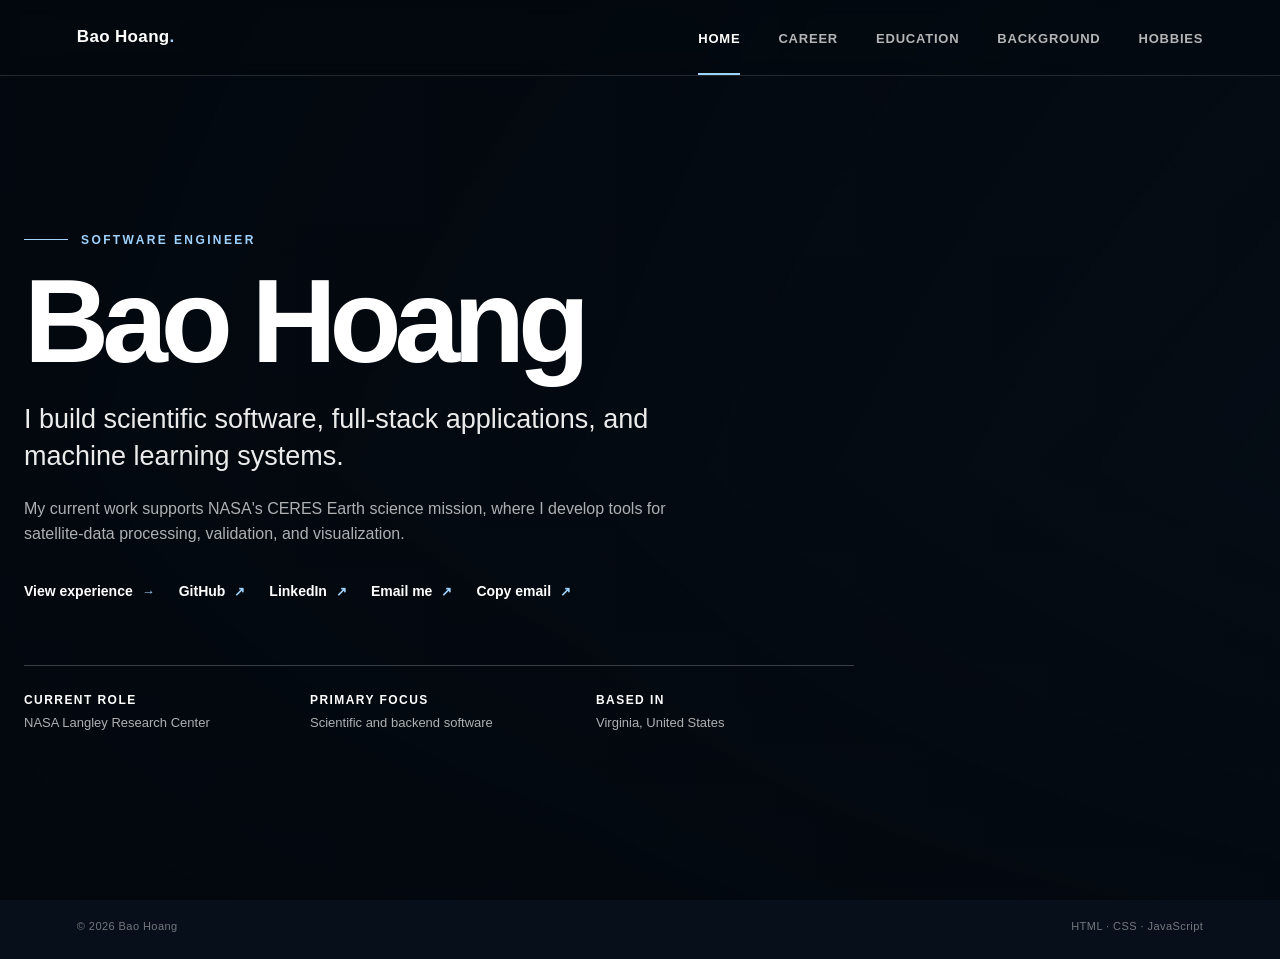
==== commit c6cfb9f1: "Fix homepage email actions" ====
--- a/index.html
+++ b/index.html
@@ -8,6 +8,7 @@
     <meta name="author" content="Bao Hoang" />
     <link rel="stylesheet" href="./style.css" />
     <script src="./video.js" defer></script>
+    <script src="./contact.js" defer></script>
 </head>
 <body>
     <video id="backgroundVideo" autoplay muted playsinline aria-hidden="true"></video>
@@ -35,7 +36,8 @@
                 <a class="internal" href="./career.html">View experience</a>
                 <a href="https://github.com/BaoNHoang" target="_blank" rel="noopener noreferrer">GitHub</a>
                 <a href="https://www.linkedin.com/in/bao-nguyen-hoang/" target="_blank" rel="noopener noreferrer">LinkedIn</a>
-                <a href="mailto:Bao.n.hoang03@gmail.com">Email</a>
+                <a href="https://mail.google.com/mail/?view=cm&fs=1&to=Bao.n.hoang03@gmail.com" target="_blank" rel="noopener noreferrer">Email me</a>
+                <a href="mailto:Bao.n.hoang03@gmail.com" data-copy-email data-email="Bao.n.hoang03@gmail.com" aria-label="Copy Bao.n.hoang03@gmail.com">Copy email</a>
             </div>
 
             <div class="home-details" aria-label="Professional focus">
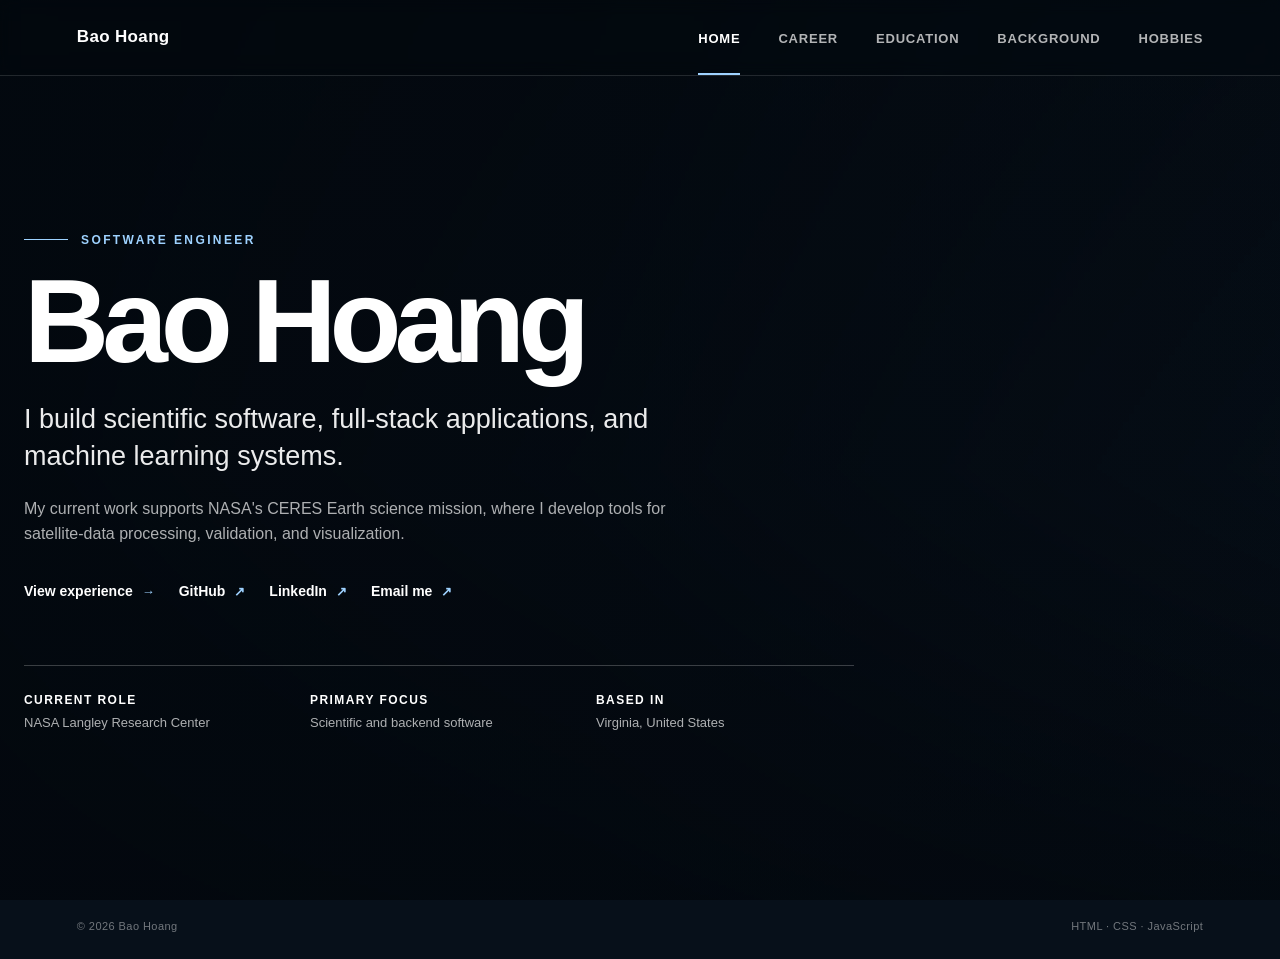
==== commit f07af392: "Clean up header and email links" ====
--- a/index.html
+++ b/index.html
@@ -8,14 +8,13 @@
     <meta name="author" content="Bao Hoang" />
     <link rel="stylesheet" href="./style.css" />
     <script src="./video.js" defer></script>
-    <script src="./contact.js" defer></script>
 </head>
 <body>
     <video id="backgroundVideo" autoplay muted playsinline aria-hidden="true"></video>
     <div class="video-overlay" aria-hidden="true"></div>
 
     <nav class="site-nav" aria-label="Primary navigation">
-        <a class="logo" href="./index.html">Bao Hoang<span>.</span></a>
+        <a class="logo" href="./index.html">Bao Hoang</a>
         <div class="nav-links">
             <a class="active" href="./index.html">Home</a>
             <a href="./career.html">Career</a>
@@ -37,7 +36,6 @@
                 <a href="https://github.com/BaoNHoang" target="_blank" rel="noopener noreferrer">GitHub</a>
                 <a href="https://www.linkedin.com/in/bao-nguyen-hoang/" target="_blank" rel="noopener noreferrer">LinkedIn</a>
                 <a href="https://mail.google.com/mail/?view=cm&fs=1&to=Bao.n.hoang03@gmail.com" target="_blank" rel="noopener noreferrer">Email me</a>
-                <a href="mailto:Bao.n.hoang03@gmail.com" data-copy-email data-email="Bao.n.hoang03@gmail.com" aria-label="Copy Bao.n.hoang03@gmail.com">Copy email</a>
             </div>
 
             <div class="home-details" aria-label="Professional focus">
